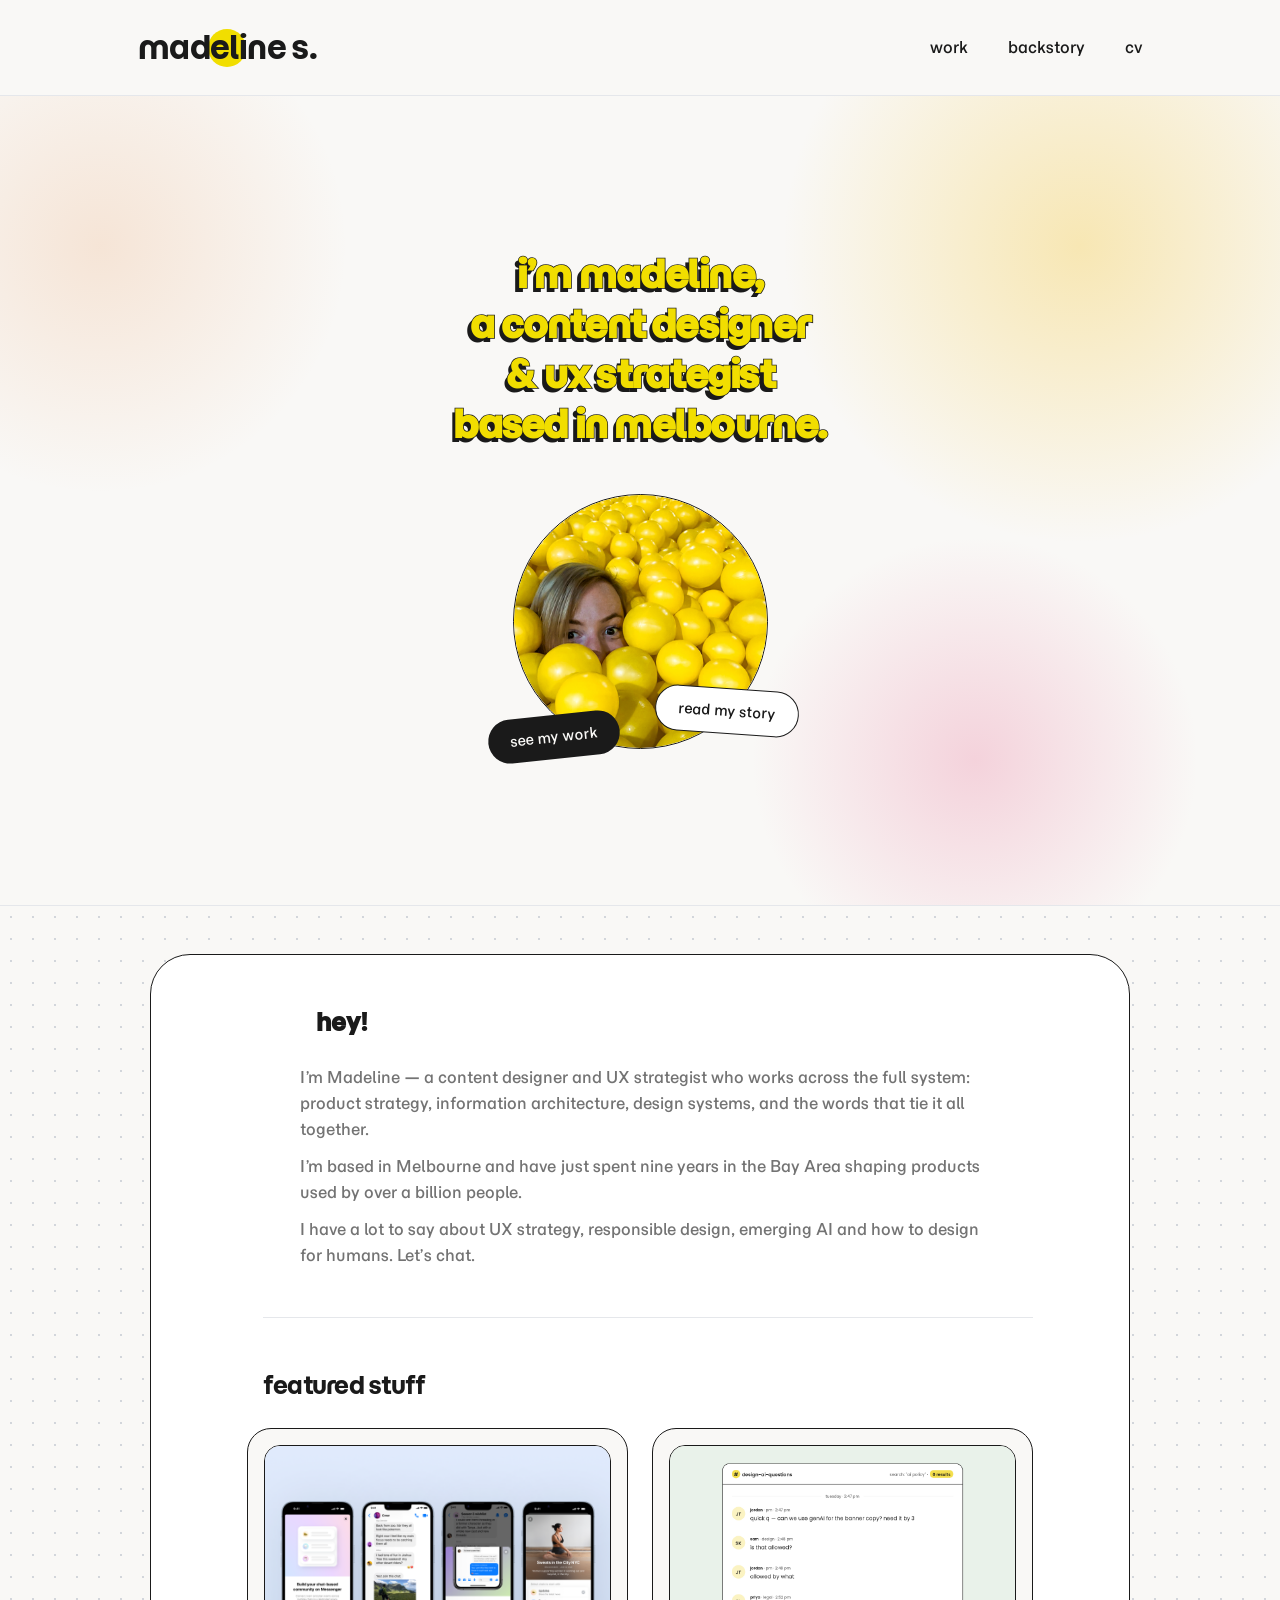
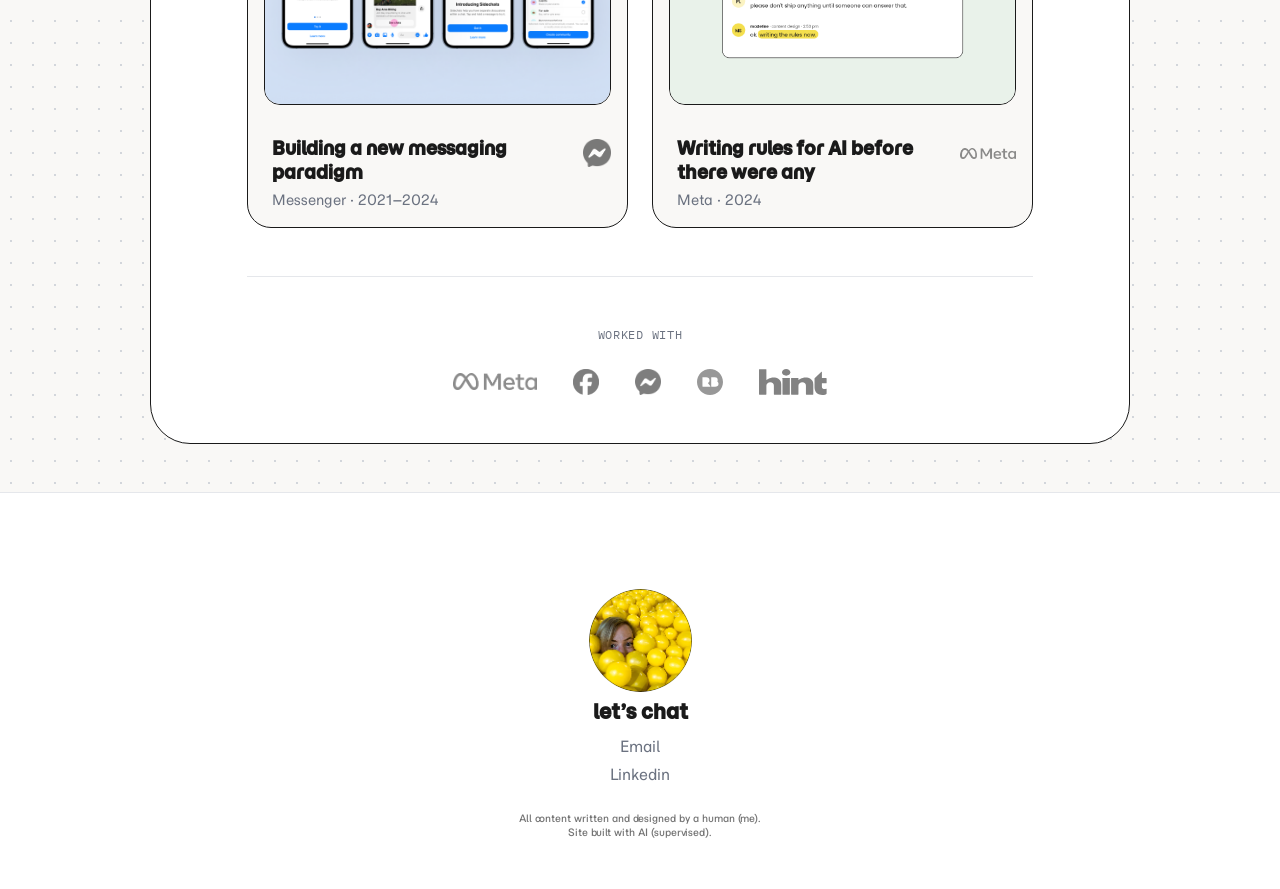
==== index.html @ c4fc2173 "Redesign homepage hero and polish case study details - Homepage hero: new centered layout with butto" ====
<!DOCTYPE html>
<html lang="en">
<head>
  <meta charset="UTF-8">
  <meta name="viewport" content="width=device-width, initial-scale=1.0">
  <title>Madeline Snow — UX Designer & Content Strategist</title>
  <link rel="preconnect" href="https://fonts.googleapis.com">
  <link rel="preconnect" href="https://fonts.gstatic.com" crossorigin>
  <link href="https://fonts.googleapis.com/css2?family=Momo+Trust+Display&family=Momo+Trust+Sans:wght@200..800&family=Special+Gothic+Condensed+One&family=Special+Gothic+Expanded+One&family=Special+Gothic:wght@400..700&family=IBM+Plex+Mono:wght@400;500&display=swap" rel="stylesheet">
  <link rel="stylesheet" href="style.css">
</head>
<body>

  <header>
    <nav>
      <a href="index.html" class="logo is-active">madeline s.</a>
      <ul>
        <li><a href="work.html">work</a></li>
        <li><a href="my-story.html">backstory</a></li>
        <li><a href="cv.html">CV</a></li>
      </ul>
    </nav>
  </header>

  <section id="intro">
    <div class="blob blob-1"></div>
    <div class="blob blob-2"></div>
    <div class="blob blob-3"></div>
    <div class="hero-content">
      <h1 class="hero-heading">
        <span class="hero-line"><span class="word" style="animation-delay:0.05s">i’m</span> <span class="word" style="animation-delay:0.11s">madeline,</span></span>
        <span class="hero-line"><span class="word" style="animation-delay:0.17s">a</span> <span class="word" style="animation-delay:0.23s">content</span> <span class="word" style="animation-delay:0.29s">designer</span></span>
        <span class="hero-line"><span class="word" style="animation-delay:0.35s">&amp;</span> <span class="word" style="animation-delay:0.41s">ux</span> <span class="word" style="animation-delay:0.47s">strategist</span></span>
        <span class="hero-line"><span class="word" style="animation-delay:0.53s">based</span> <span class="word" style="animation-delay:0.59s">in</span> <span class="word" style="animation-delay:0.65s">melbourne.</span></span>
      </h1>
      <div class="hero-photo-wrap">
        <img src="images/picme1.png" alt="Madeline peeking out from a pit of yellow balls" class="hero-photo">
        <a href="work.html" class="btn btn-filled hero-float-btn hero-float-btn-1">see my work</a>
        <a href="my-story.html" class="btn btn-outline hero-float-btn hero-float-btn-2">read my story</a>
      </div>
    </div>
  </section>

  <main class="cs-body-wrapper">
    <div class="cs-body hello-section">
      <div class="site-footer-bio">
        <h2>hey!</h2>
        <p>I’m Madeline — a content designer and UX strategist who works across the full system: product strategy, information architecture, design systems, and the words that tie it all together.</p>
        <p>I’m based in Melbourne and have just spent nine years in the Bay Area shaping products used by over a billion people.</p>
        <p>I have a lot to say about UX strategy, responsible design, emerging AI and how to design for humans. Let’s chat.</p>
      </div>

      <h2 class="work-teaser-heading">featured stuff</h2>

      <div class="case-grid">

        <a href="messenger.html" class="case-card">
          <img src="images/meta-cc-mocks2.webp" alt="Building a new messaging paradigm" class="case-img">
          <div class="case-card-footer">
            <div class="case-card-text">
              <h3>Building a new messaging paradigm</h3>
              <p class="case-meta">Messenger · 2021–2024</p>
            </div>
            <img src="images/messengericon.png" alt="Messenger" class="case-card-logo">
          </div>
        </a>

        <a href="ai-rules.html" class="case-card">
          <div class="case-img-frame">
            <img src="images/ai-rules.png" alt="Writing rules for AI before there were any" class="case-img">
          </div>
          <div class="case-card-footer">
            <div class="case-card-text">
              <h3>Writing rules for AI before there were any</h3>
              <p class="case-meta">Meta · 2024</p>
            </div>
            <img src="images/metalogo-clean.png" alt="Meta" class="case-card-logo">
          </div>
        </a>

      </div>

      <div class="hello-logos">
        <p class="hello-logos-label">worked with</p>
        <div class="hello-logos-row">
          <img src="images/metalogo-clean.png" alt="Meta" class="hello-logo">
          <img src="images/fblogo-clean.png" alt="Facebook" class="hello-logo">
          <img src="images/messengericon.png" alt="Messenger" class="hello-logo">
          <img src="images/RB_Grey_RGB.svg" alt="Redbubble" class="hello-logo">
          <img src="images/hintlogo.svg" alt="Hint" class="hello-logo">
        </div>
      </div>
    </div>
  </main>

  <!-- ── SITE FOOTER ── -->
  <footer class="site-footer-mini">
    <div class="site-footer-mini-photo">
      <img src="images/picme2.png" alt="Madeline peeking out from a pit of yellow balls">
    </div>
    <div class="site-footer-contact">
      <h2>let’s chat</h2>
      <ul>
        <li><a href="mailto:mlsnow26@gmail.com">Email</a></li>
        <li><a href="https://www.linkedin.com/in/madelinesnow/" target="_blank" rel="noopener">Linkedin</a></li>
      </ul>
    </div>
    <p class="site-footer-mini-note">All content written and designed by a human (me).<br>Site built with AI (supervised).</p>
  </footer>

  <script src="scroll-reveal.js"></script>

</body>
</html>
---- style.css ----
/* ── DESIGN TOKENS ────────────────────────────────────────────────────────── */
:root {
  --color-bg:        #f9f8f6;
  --color-surface:   #ffffff;
  --color-text:      #1a1a1a;
  --color-muted:     #6b7280;
  --color-accent:    #7138C8;
  --color-accent-2:  #C4256E;
  --color-accent-3:  #E87B77;
  --color-accent-4:  #F5C280;
  --color-border:    #e5e7eb;

  --font-body:       'Momo Trust Sans', sans-serif;
  --font-display:    'Momo Trust Display', sans-serif;

  --space-sm:        0.75rem;
  --space-md:        1.5rem;
  --space-lg:        3rem;
  --space-xl:        6rem;

  --max-width:       1100px;
  --radius:          12px;
}

/* ── RESET ───────────────────────────────────────────────────────────────── */
*, *::before, *::after {
  box-sizing: border-box;
  margin: 0;
  padding: 0;
}

/* ── BASE ────────────────────────────────────────────────────────────────── */
html {
  scroll-behavior: smooth;
}

body {
  background-color: var(--color-bg);
  color: var(--color-text);
  font-family: var(--font-body);
  font-size: 1rem;
  line-height: 1.6;
}

/* ── HEADER / NAV ────────────────────────────────────────────────────────── */
header {
  position: sticky;
  top: 0;
  z-index: 100;
  height: var(--space-xl);
  background-color: var(--color-bg);
  border-bottom: 1px solid var(--color-border);
  transition: box-shadow 0.25s ease, border-color 0.25s ease;
}

header.is-scrolled {
  border-bottom-color: rgba(0, 0, 0, 0.15);
  box-shadow: 0 4px 16px rgba(0, 0, 0, 0.06);
}

nav {
  max-width: var(--max-width);
  height: 100%;
  margin-inline: auto;
  padding-inline: var(--space-lg);
  display: flex;
  justify-content: space-between;
  align-items: center;
}

a.logo {
  font-family: var(--font-display);
  font-weight: 400;
  font-size: 2rem;
  letter-spacing: -0.02em;
  color: var(--color-text);
  text-decoration: none;
}

nav ul {
  list-style: none;
  display: flex;
  gap: 2.5rem;
}

nav a {
  font-family: var(--font-body);
  font-weight: 500;
  font-size: 1rem;
  text-transform: lowercase;
  color: var(--color-text);
  text-decoration: none;
  display: inline-block;
  transition: color 0.2s, transform 0.2s cubic-bezier(0.34, 1.56, 0.64, 1);
}

nav a:hover {
  color: var(--color-text);
  transform: scale(1.1);
}

.logo:hover {
  transform: scale(1.08);
}

/* active-page indicator — a yellow dot centered behind the current nav
   item's text (or behind the logo, on the homepage) */
nav a,
.logo {
  position: relative;
  z-index: 1;
}

nav a::before,
.logo::before {
  content: "";
  position: absolute;
  left: 50%;
  top: 50%;
  width: 28px;
  height: 28px;
  background: var(--cs-pill);
  border-radius: 50%;
  transform: translate(-50%, -50%) scale(0);
  transition: transform 0.2s ease;
  z-index: -1;
}

nav a.is-active::before,
.logo.is-active::before {
  transform: translate(-50%, -50%) scale(1);
}

.logo::before {
  width: 38px;
  height: 38px;
}

/* ── BUTTONS ─────────────────────────────────────────────────────────────── */
.btn {
  display: inline-block;
  padding: 0.65rem 1.4rem;
  font-family: var(--font-body);
  font-size: 0.9rem;
  font-weight: 500;
  text-decoration: none;
  border-radius: 999px;
  transition: opacity 0.2s;
  cursor: pointer;
}

.btn-filled {
  background-color: var(--color-text);
  color: var(--color-bg);
}

.btn-outline {
  background-color: var(--color-surface);
  color: var(--color-text);
  border: 1.5px solid var(--color-text);
}

.btn:hover {
  opacity: 0.75;
}

/* ── HOMEPAGE: HERO ──────────────────────────────────────────────────────── */
#intro {
  position: relative;
  overflow: hidden;
  min-height: 90vh;
  display: flex;
  align-items: center;
  border-bottom: 1px solid var(--color-border);
}

.hero-content {
  position: relative;
  z-index: 1;
  max-width: 560px;
  width: 100%;
  margin-inline: auto;
  padding: var(--space-xl) var(--space-md);
  display: flex;
  flex-direction: column;
  align-items: center;
  text-align: center;
  gap: var(--space-lg);
}

.eyebrow {
  font-family: var(--font-body);
  font-size: 1rem;
  color: var(--color-muted);
}

.hero-photo-wrap {
  position: relative;
  width: 255px;
  height: 255px;
  border-radius: 50%;
  opacity: 0;
  animation: photo-in 0.5s cubic-bezier(0.16, 1, 0.3, 1) 0.75s both;
}

@media (max-width: 700px) {
  .hero-photo-wrap {
    width: 204px;
    height: 204px;
  }
}

.hero-photo {
  position: absolute;
  inset: 0;
  width: 100%;
  height: 100%;
  box-sizing: border-box;
  border: 1.5px solid var(--color-text);
  border-radius: 50%;
  object-fit: cover;
  display: block;
}

.hero-float-btn {
  position: absolute;
  z-index: 2;
  animation: remix-float 5s ease-in-out infinite;
}

.hero-float-btn-1 {
  bottom: -4%;
  left: -10%;
  transform: rotate(-6deg);
  animation-delay: 0s;
}

.hero-float-btn-2 {
  bottom: 6%;
  right: -12%;
  transform: rotate(4deg);
  animation-delay: 0.8s;
}

@media (prefers-reduced-motion: reduce) {
  .hero-float-btn {
    animation: none;
  }
}

@media (max-width: 500px) {
  .hero-float-btn {
    font-size: 0.8rem;
    padding: 0.55rem 1.1rem;
  }

  .hero-float-btn-1 {
    left: -4%;
  }

  .hero-float-btn-2 {
    right: -6%;
  }
}

.hero-content h1 {
  font-family: var(--font-display);
  font-size: clamp(1.6rem, 3.8vw, 2.4rem);
  font-weight: 700;
  line-height: 1.15;
  letter-spacing: -0.02em;
  color: var(--cs-pill);
  -webkit-text-stroke: 1.5px var(--color-text);
  paint-order: stroke fill;
  text-shadow: -3.5px 3.5px 0 var(--color-text);
}

.hero-line {
  display: block;
  margin-bottom: 6px;
}

.hero-line:last-child {
  margin-bottom: 0;
}

.word {
  display: inline-block;
  opacity: 0;
  animation: word-in 0.7s cubic-bezier(0.16, 1, 0.3, 1) both;
}

@keyframes word-in {
  from {
    opacity: 0;
    transform: translateY(0.4em);
  }
  to {
    opacity: 1;
    transform: translateY(0);
  }
}

@keyframes photo-in {
  from {
    opacity: 0;
    transform: translateY(24px) scale(0.94);
  }
  to {
    opacity: 1;
    transform: translateY(0) scale(1);
  }
}

@media (prefers-reduced-motion: reduce) {
  .word {
    animation: none;
    opacity: 1;
  }

  .hero-photo-wrap {
    animation: none;
    opacity: 1;
  }
}

/* ── GRADIENT BLOBS ──────────────────────────────────────────────────────── */
.blob {
  position: absolute;
  border-radius: 50%;
  pointer-events: none;
  z-index: 0;
}

.blob-1 {
  /* Yellow — top right */
  width: 600px;
  height: 600px;
  background: radial-gradient(circle, rgba(245, 205, 80, 0.4) 0%, transparent 70%);
  top: -150px;
  right: -100px;
  animation: blob-drift-1 10s ease-in-out infinite;
}

.blob-2 {
  /* Pink — bottom right */
  width: 450px;
  height: 450px;
  background: radial-gradient(circle, rgba(235, 140, 170, 0.35) 0%, transparent 70%);
  bottom: -80px;
  right: 80px;
  animation: blob-drift-2 12s ease-in-out infinite;
}

.blob-3 {
  /* Orange — top left, very subtle */
  width: 500px;
  height: 500px;
  background: radial-gradient(circle, rgba(230, 140, 70, 0.18) 0%, transparent 70%);
  top: -100px;
  left: -150px;
  animation: blob-drift-3 14s ease-in-out infinite;
}

@keyframes blob-drift-1 {
  0%, 100% { transform: translate(0, 0) scale(1); }
  50% { transform: translate(-25px, 30px) scale(1.06); }
}

@keyframes blob-drift-2 {
  0%, 100% { transform: translate(0, 0) scale(1); }
  50% { transform: translate(20px, -25px) scale(1.05); }
}

@keyframes blob-drift-3 {
  0%, 100% { transform: translate(0, 0) scale(1); }
  50% { transform: translate(20px, 20px) scale(1.04); }
}

@media (prefers-reduced-motion: reduce) {
  .blob-1,
  .blob-2,
  .blob-3 {
    animation: none;
  }
}

/* ── GET IN TOUCH PAGE ───────────────────────────────────────────────────── */
.site-footer-bio h2 {
  font-family: var(--font-display);
  font-size: 1.5rem;
  margin-bottom: var(--space-md);
  margin-left: 16px;
}

.site-footer-bio p {
  color: var(--color-muted);
  font-weight: 500;
  max-width: 50ch;
  margin-bottom: var(--space-sm);
}

.hello-section .site-footer-bio {
  max-width: var(--cs-col);
  margin-inline: auto;
}

.hello-section .site-footer-bio p {
  color: var(--cs-muted);
  max-width: none;
}

.site-footer-contact {
  text-align: center;
  margin-bottom: var(--space-md);
}

.site-footer-contact h2 {
  font-family: var(--font-display);
  font-size: 1.25rem;
  margin-bottom: 0.4rem;
}

.site-footer-contact ul {
  list-style: none;
  display: flex;
  flex-direction: column;
  align-items: center;
  gap: 0.15rem;
}

.site-footer-contact a {
  color: var(--color-muted);
  text-decoration: none;
  font-size: 0.95rem;
  transition: color 0.2s;
}

.site-footer-contact a:hover {
  color: var(--color-text);
}

.hello-logos {
  margin-top: var(--space-lg);
  padding-top: var(--space-lg);
  border-top: 1px solid var(--color-border);
  text-align: center;
}

.hello-logos-label {
  text-align: center;
  font-family: 'IBM Plex Mono', monospace;
  font-size: 0.75rem;
  letter-spacing: 0.06em;
  text-transform: uppercase;
  color: var(--color-muted);
  margin-bottom: var(--space-md);
}

.hello-logos-row {
  display: flex;
  flex-wrap: wrap;
  justify-content: center;
  align-items: center;
  gap: 2.25rem;
}

.hello-logo {
  height: 26px;
  width: auto;
  max-width: 84px;
  object-fit: contain;
  filter: grayscale(1);
  opacity: 0.5;
  transition: opacity 0.2s;
}

.hello-logo:hover {
  opacity: 0.75;
}

/* ── WORK PAGE ───────────────────────────────────────────────────────────── */
.work-page {
  background-color: var(--color-bg);
  background-image: radial-gradient(circle, rgba(194, 199, 208, 0.7) 1.5px, transparent 1.5px);
  background-size: 22px 22px;
  padding: 7.5rem var(--space-md) 5rem;
}

.work-teaser-heading {
  margin-top: var(--space-lg);
  padding-top: var(--space-lg);
  border-top: 1px solid var(--color-border);
  margin-bottom: var(--space-md);
  margin-left: 16px;
  font-family: var(--font-display);
  font-weight: 400;
  font-size: 1.5rem;
  letter-spacing: -0.02em;
}

.case-grid {
  max-width: var(--max-width);
  margin-inline: auto;
  display: grid;
  grid-template-columns: 1fr 1fr;
  gap: var(--space-lg);
}

.work-page .case-grid {
  max-width: 980px;
}

.hello-section .case-grid {
  max-width: none;
  gap: 1.5rem;
}

.case-card {
  display: flex;
  flex-direction: column;
  gap: 2rem;
  text-decoration: none;
  color: var(--color-text);
  background: var(--color-bg);
  border: 1px solid var(--color-text);
  border-radius: 24px;
  padding: 1rem;
}

.case-card:hover .case-img {
  opacity: 0.88;
  transform: scale(1.01);
}

.case-img {
  display: block;
  width: 100%;
  aspect-ratio: 4 / 3;
  object-fit: cover;
  border: 1px solid var(--color-text);
  border-radius: 16px;
  transition: opacity 0.25s, transform 0.25s;
}

.case-img-placeholder {
  aspect-ratio: 4 / 3;
  border: 1px solid var(--color-text);
  border-radius: 16px;
}

.case-img-frame {
  display: block;
  width: 100%;
  aspect-ratio: 4 / 3;
  overflow: hidden;
  border: 1px solid var(--color-text);
  border-radius: 16px;
}

.case-img-frame .case-img {
  border: none;
  border-radius: 0;
  transform: scale(1.1);
  transform-origin: center;
}

.case-card:hover .case-img-frame .case-img {
  transform: scale(1.111);
}

.case-card-footer {
  display: flex;
  align-items: flex-start;
  justify-content: space-between;
  gap: 1rem;
  margin-left: 8px;
}

.case-card-text {
  display: flex;
  flex-direction: column;
  gap: 0.25rem;
  min-width: 0;
}

.case-card h3 {
  font-family: var(--font-display);
  font-size: 1.15rem;
  font-weight: 700;
  line-height: 1.3;
}

.case-meta {
  color: var(--color-muted);
  font-size: 0.875rem;
}

.case-card-logo {
  height: 28px;
  width: auto;
  max-width: 56px;
  object-fit: contain;
  flex-shrink: 0;
  margin-top: 2px;
  filter: grayscale(1) brightness(1.3);
  opacity: 0.51;
}

/* ── CASE STUDY PAGE ─────────────────────────────────────────────────────── */
:root {
  --cs-muted:  rgba(0, 0, 0, 0.55);
  --cs-fill:        #f5f5f5;
  --cs-fill-yellow: #fbf7ce;
  --cs-pill:        #f1de00;
  --cs-col:    680px;
  --cs-wide:   784px;
}

/* hero — hugs its content, no fixed width, always centered */
.cs-hero-wrapper {
  background: #fff;
  padding-inline: var(--space-md);
  padding-block: var(--space-lg);
}

.cs-hero {
  max-width: 980px;
  margin-inline: auto;
  background: #fff;
  padding: calc(4.5rem + 16px) calc(3rem + 16px);
  display: flex;
  flex-direction: column;
  align-items: flex-start;
  justify-content: center;
  gap: 1.5rem;
}

.cs-hero-row {
  display: flex;
  align-items: flex-start;
  justify-content: space-between;
  gap: 2.5rem;
  width: 100%;
}

.cs-hero-text {
  display: flex;
  flex-direction: column;
  gap: 1.5rem;
  flex: 1 1 auto;
  min-width: 0;
}

.cs-hero-photo-wrap {
  flex-shrink: 0;
  width: 195px;
  height: 195px;
  border-radius: 50%;
}

.cs-hero-photo {
  width: 100%;
  height: 100%;
  border-radius: 50%;
  object-fit: cover;
  border: 1px solid var(--color-text);
  display: block;
}

@media (max-width: 700px) {
  .cs-hero-row {
    flex-direction: column-reverse;
  }

  .cs-hero-photo-wrap {
    width: 143px;
    height: 143px;
  }
}

.cs-pills {
  display: flex;
  flex-wrap: wrap;
  gap: var(--space-md);
}

.cs-pill {
  background: var(--cs-pill);
  border-radius: 10px;
  padding: 2px 10px;
  font-family: var(--font-body);
  font-weight: 500;
  font-size: 0.75rem;
  letter-spacing: -0.02em;
  color: var(--color-text);
  white-space: nowrap;
}

.cs-back {
  display: inline-flex;
  align-items: center;
  gap: 0.4rem;
  font-family: var(--font-body);
  font-weight: 500;
  font-size: 0.85rem;
  color: var(--cs-muted);
  text-decoration: none;
  transition: gap 0.2s ease, color 0.2s ease;
}

.cs-back:hover {
  gap: 0.6rem;
  color: var(--color-text);
}

.cs-eyebrow {
  font-family: var(--font-body);
  font-weight: 400;
  font-size: 1rem;
  color: var(--color-text);
}

.cs-hero h1 {
  font-family: var(--font-display);
  font-size: clamp(2.2rem, 5vw, 3rem);
  font-weight: 400;
  letter-spacing: -0.02em;
  line-height: 1.1;
}

.cs-tldr {
  color: var(--cs-muted);
  font-weight: 500;
  font-size: 1.125rem;
  line-height: 1.5;
}

.cs-tldr a {
  color: var(--color-text);
  text-decoration: underline;
  text-decoration-color: var(--cs-pill);
  text-decoration-thickness: 2px;
  text-underline-offset: 3px;
}

.cs-tldr a:hover {
  background: var(--cs-pill);
}

.cs-section p a {
  color: var(--color-text);
  text-decoration: underline;
  text-decoration-color: var(--cs-pill);
  text-decoration-thickness: 2px;
  text-underline-offset: 3px;
  transition: background 0.2s;
}

.cs-section p a:hover {
  background: var(--cs-pill);
}

/* content body — dotted background, bordered card, narrow column */
.cs-body-wrapper {
  background-color: var(--color-bg);
  background-image: radial-gradient(circle, rgba(194, 199, 208, 0.7) 1.5px, transparent 1.5px);
  background-size: 22px 22px;
  padding-inline: var(--space-md);
  padding-top: var(--space-lg);
  padding-bottom: var(--space-lg);
}

.contact-wrapper {
  min-height: calc(100vh - 89px);
  display: flex;
  align-items: center;
}

.contact-wrapper .cs-body {
  width: 100%;
}

.cs-body {
  max-width: 980px;
  margin-inline: auto;
  background: #fff;
  border: 1px solid var(--color-text);
  border-radius: 40px;
  padding: var(--space-lg) var(--space-xl);
}

.cs-section {
  max-width: var(--cs-col);
  margin-inline: auto;
  margin-bottom: var(--space-xl);
}

.story-intro {
  display: flex;
  align-items: center;
  justify-content: space-between;
  gap: var(--space-lg);
  flex-wrap: wrap;
}

.story-intro-text {
  flex: 1 1 0%;
  min-width: 0;
}

.story-photo-wrap {
  flex-shrink: 0;
  width: 252px;
  height: 252px;
}

.story-photo {
  width: 100%;
  height: 100%;
  object-fit: cover;
  border: 1px solid var(--color-text);
  border-radius: 16px;
  display: block;
}

.story-intro h1 {
  font-family: var(--font-display);
  font-size: clamp(1.2rem, 5vw, 2rem);
  font-weight: 400;
  letter-spacing: -0.02em;
  line-height: 1.1;
  margin-bottom: var(--space-sm);
}

.cs-section h2 {
  font-family: var(--font-display);
  font-size: 1.75rem;
  font-weight: 400;
  color: var(--color-text);
  margin-bottom: var(--space-md);
}

.cs-section p {
  color: var(--cs-muted);
  font-weight: 500;
  margin-bottom: var(--space-sm);
}

.cs-section ul {
  list-style: none;
  padding-left: 0;
  display: flex;
  flex-direction: column;
  gap: var(--space-sm);
}

.cs-section li {
  color: var(--cs-muted);
  line-height: 1.6;
}

.cs-note {
  margin-top: var(--space-md);
  padding-top: var(--space-sm);
  border-top: 1px solid rgba(0, 0, 0, 0.1);
  font-style: italic;
  color: var(--cs-muted);
}

/* brief callout */
.cs-section:has(.cs-brief) {
  margin-bottom: 0;
}

.cs-brief {
  margin: var(--space-lg) 0;
  padding: var(--space-lg) var(--space-lg);
  background: var(--cs-fill);
  border: 1px solid var(--color-text);
  border-radius: 16px;
  display: flex;
  align-items: center;
  gap: var(--space-md);
}

.cs-brief-line {
  flex-shrink: 0;
  align-self: center;
}

.cs-brief-content {
  flex: 1 1 0;
  min-width: 0;
}

.cs-brief h2 {
  font-size: 1.75rem;
  font-weight: 400;
  text-decoration: none;
  margin-bottom: var(--space-sm);
}

.cs-brief p {
  color: var(--cs-muted);
  font-weight: 500;
  font-size: 1.125rem;
  margin-bottom: 0;
}

/* subsections (What I did) */
.cs-subsections {
  margin-top: var(--space-md);
  display: flex;
  flex-direction: column;
  gap: var(--space-lg);
}

.cs-subsection h3 {
  font-family: var(--font-display);
  font-weight: 400;
  font-size: 1.25rem;
  margin-bottom: 0.25rem;
  color: var(--color-text);
}

.cs-subsection p {
  color: var(--cs-muted);
  font-weight: 500;
}

/* sample cards */
.cs-sample {
  max-width: var(--cs-wide);
  margin-inline: auto;
  background: var(--cs-fill);
  border: 1px solid var(--color-text);
  border-radius: 48px;
  padding: var(--space-lg);
  margin-bottom: var(--space-xl);
}

.cs-sample--1 {
  border-radius: 56px;
  padding: 4rem var(--space-lg);
}

.cs-sample--2 {
  padding: 12px 56px 48px;
  min-height: 780px;
  display: flex;
  flex-direction: column;
  justify-content: center;
}

.cs-sample--side {
  display: flex;
  align-items: center;
  gap: var(--space-lg);
}

.cs-sample--side .cs-sample-header {
  flex: 1 1 0;
  min-width: 0;
  margin-bottom: 0;
}

.cs-sample--side .sample-images--phones {
  flex-shrink: 0;
  width: auto;
}

.cs-sample-header {
  margin-bottom: var(--space-md);
}

.cs-sample .sample-label {
  font-family: var(--font-display);
  font-weight: 400;
  font-size: 1.75rem;
  color: var(--color-text);
  margin-bottom: var(--space-md);
}

.cs-sample h3 {
  font-family: var(--font-display);
  font-weight: 400;
  font-size: 1.25rem;
  margin-bottom: 0.35rem;
  color: var(--color-text);
}

.cs-sample p {
  color: var(--color-text);
  font-weight: 500;
  font-size: 1.125rem;
}

.sample-images--docs {
  display: flex;
  flex-direction: column;
  gap: var(--space-md);
}

.sample-images--docs img {
  width: 100%;
  border-radius: var(--radius);
  object-fit: cover;
}

.cs-sample .sample-caption,
.sample-caption {
  margin-top: var(--space-sm);
  font-size: 0.95rem;
  font-style: italic;
  color: var(--cs-muted);
  text-align: center;
}

.cs-video-embed {
  position: relative;
  width: 100%;
  max-width: 560px;
  aspect-ratio: 16 / 9;
  margin: var(--space-md) auto 0;
  border: 1px solid var(--color-text);
  border-radius: var(--radius);
  overflow: hidden;
}

.cs-video-embed iframe {
  position: absolute;
  inset: 0;
  width: 100%;
  height: 100%;
  border: none;
}

.sample-caption a {
  color: var(--color-text);
  text-decoration: underline;
  text-underline-offset: 3px;
  transition: color 0.2s;
}

.sample-caption a:hover {
  color: var(--cs-muted);
}

.sample-images--phones {
  display: flex;
  justify-content: center;
  gap: 35.08px;
  align-items: start;
  width: 100%;
}

.sample-images--phones img {
  flex: 1 1 0;
  min-width: 0;
  max-width: 213px;
  border: 1px solid var(--color-text);
  border-radius: 26px;
  object-fit: cover;
}

.sample-images--wide-half {
  display: flex;
  justify-content: center;
  gap: var(--space-md);
  width: 100%;
}

.sample-images--wide-half img {
  width: 100%;
  max-width: 340px;
  aspect-ratio: 3 / 4;
  object-fit: cover;
  object-position: center;
}

.cs-sample--side .sample-images--wide-half {
  flex-shrink: 0;
  width: auto;
}

/* stats */
.cs-stats {
  max-width: var(--cs-col);
  margin: var(--space-md) auto var(--space-lg);
  display: grid;
  grid-template-columns: repeat(3, 1fr);
  gap: var(--space-md);
  background: var(--color-surface);
  border: 1px solid var(--color-text);
  border-radius: 20px;
  padding: var(--space-lg) var(--space-md);
}

.cs-stat {
  text-align: left;
}

.stat-number {
  display: inline-block;
  font-family: var(--font-display);
  font-size: 2.5rem;
  font-weight: 400;
  color: var(--color-text);
  line-height: 0.95;
  margin-bottom: 0.6rem;
  padding-bottom: 0.35rem;
  border-bottom: 4px solid var(--cs-pill);
  max-width: none;
}

.stat-label {
  font-size: 1.125rem;
  font-weight: 500;
  color: var(--cs-muted);
  max-width: none;
}

/* final image */
.cs-final-image {
  max-width: var(--cs-wide);
  margin-inline: auto;
  margin-bottom: var(--space-xl);
  background: var(--cs-fill);
  border: 1px solid var(--color-text);
  border-radius: 24px;
  padding: var(--space-lg);
  display: flex;
  justify-content: center;
}

.cs-final-image img {
  width: 100%;
  max-width: 620px;
  object-fit: contain;
  display: block;
}

.cs-launch-post {
  margin-top: -16px;
}

.cs-launch-post-link {
  display: block;
  border: 1px solid var(--color-text);
  border-radius: 16px;
  overflow: hidden;
  transition: transform 0.2s ease, box-shadow 0.2s ease;
}

.cs-launch-post-link:hover {
  transform: scale(1.01);
  box-shadow: 0 8px 20px rgba(0, 0, 0, 0.12);
}

.cs-launch-post-img {
  display: block;
  width: 100%;
  height: auto;
}

/* ── MY STORY PAGE ───────────────────────────────────────────────────────── */
.story-meta {
  font-family: 'IBM Plex Mono', monospace;
  font-size: 0.75rem;
  letter-spacing: 0.06em;
  text-transform: uppercase;
  color: var(--cs-muted);
  margin-bottom: var(--space-sm);
}

.story-inline-img {
  margin-top: var(--space-lg);
  margin-bottom: var(--space-lg);
}

.story-fig {
  margin-top: var(--space-lg);
  margin-bottom: var(--space-lg);
  background: var(--color-surface);
  border: 1px solid var(--color-text);
  border-radius: 24px;
  padding: var(--space-lg);
}

.story-fig-title {
  font-weight: 700;
  font-size: 1.05rem;
  color: var(--color-text);
  margin-bottom: 2px;
}

.story-fig-def {
  font-family: 'IBM Plex Mono', monospace;
  font-size: 0.8rem;
  color: var(--cs-muted);
  margin-bottom: var(--space-md);
}

.story-fig-legend {
  display: flex;
  flex-wrap: wrap;
  gap: var(--space-md);
  font-family: 'IBM Plex Mono', monospace;
  font-size: 0.75rem;
  color: var(--cs-muted);
  margin-bottom: var(--space-sm);
}

.story-fig-legend span {
  display: flex;
  align-items: center;
  gap: 6px;
}

.story-legend-swatch {
  width: 14px;
  height: 3px;
  border-radius: 1px;
}

.story-legend-swatch--solid {
  background: var(--cs-pill);
}

.story-legend-swatch--dashed {
  background: repeating-linear-gradient(90deg, rgba(0, 0, 0, 0.5) 0 4px, transparent 4px 7px);
}

.story-chart-wrap {
  position: relative;
  width: 100%;
  height: 260px;
}

.story-fig figcaption {
  font-family: 'IBM Plex Mono', monospace;
  font-size: 0.75rem;
  font-style: italic;
  color: var(--cs-muted);
  margin-top: var(--space-sm);
  line-height: 1.5;
}

@media (max-width: 480px) {
  .story-chart-wrap {
    height: 220px;
  }
}

/* ── CASE STUDY FOOTER ───────────────────────────────────────────────────── */
.cs-footer-full {
  background-color: var(--color-bg);
}

.cs-footer-nav {
  max-width: var(--cs-col);
  margin: var(--space-lg) auto;
  display: grid;
  grid-template-columns: 1fr 1fr;
  gap: var(--space-md);
}

.cs-nav-prev,
.cs-nav-next {
  display: flex;
  flex-direction: column;
  gap: 0.5rem;
  text-decoration: none;
  color: var(--color-text);
  transition: opacity 0.2s;
}

.cs-nav-next {
  align-items: flex-end;
  text-align: right;
}

.cs-nav-prev:hover,
.cs-nav-next:hover {
  opacity: 0.65;
}

.cs-nav-label {
  font-size: 1.3rem;
  font-weight: 500;
  color: var(--cs-muted);
  transition: transform 0.2s ease;
}

.cs-nav-prev:hover .cs-nav-label {
  transform: translateX(-4px);
}

.cs-nav-next:hover .cs-nav-label {
  transform: translateX(4px);
}

.sr-only {
  position: absolute;
  width: 1px;
  height: 1px;
  padding: 0;
  margin: -1px;
  overflow: hidden;
  clip: rect(0, 0, 0, 0);
  white-space: nowrap;
  border: 0;
}

.cs-nav-title {
  font-family: var(--font-display);
  font-weight: 400;
  font-size: 1.2rem;
  line-height: 1.2;
}

.cs-nav-meta {
  font-size: 0.9rem;
  font-weight: 500;
  color: var(--cs-muted);
}

.cs-get-in-touch {
  max-width: var(--max-width);
  margin-inline: auto;
  text-align: center;
  padding: var(--space-lg) var(--space-lg) calc(var(--space-xl) * 1.25);
  border-top: 1px solid rgba(0, 0, 0, 0.1);
}

.cs-get-in-touch h2 {
  font-family: var(--font-display);
  font-weight: 400;
  font-size: 1.5rem;
  margin-bottom: var(--space-md);
}

.cs-get-in-touch ul {
  list-style: none;
  display: flex;
  flex-direction: column;
  align-items: center;
  gap: 0.5rem;
}

.cs-get-in-touch a {
  color: var(--cs-muted);
  text-decoration: none;
  font-weight: 500;
  font-size: 1.125rem;
  text-transform: lowercase;
  transition: color 0.2s;
}

.cs-get-in-touch a:hover {
  color: var(--color-text);
}

/* ── RESPONSIVE ──────────────────────────────────────────────────────────── */
@media (max-width: 700px) {
  .case-grid,
  .cs-intro,
  .cs-stats,
  .cs-footer-nav {
    grid-template-columns: 1fr;
  }

  .cs-sample--2 {
    min-height: 0;
  }

  .cs-sample--side {
    flex-direction: column;
  }

  .sample-images--phones {
    flex-direction: column;
    align-items: center;
  }

  .sample-images--phones img {
    max-width: 260px;
  }

  .cs-nav-next {
    align-items: flex-start;
    text-align: left;
  }
}

/* ── SITE FOOTER (universal, all pages) ─────────────────────────────────── */
.site-footer-mini {
  background: var(--color-surface);
  border-top: 1px solid var(--color-border);
  text-align: center;
  padding: var(--space-xl) var(--space-lg) var(--space-lg);
}

.site-footer-mini-photo {
  width: 6.4375rem;
  height: 6.4375rem;
  border-radius: 50%;
  overflow: hidden;
  margin: 0 auto 4px;
}

.site-footer-mini-photo img {
  width: 100%;
  height: 100%;
  object-fit: cover;
  display: block;
}

.site-footer-mini-note {
  font-family: var(--font-body);
  font-weight: 500;
  font-size: 0.625rem;
  letter-spacing: -0.005em;
  color: var(--cs-muted);
  line-height: 1.45;
}

/* ── CV PAGE ─────────────────────────────────────────────────────────────── */
.cv-wrapper {
  background-color: var(--color-bg);
  background-image: radial-gradient(circle, rgba(194, 199, 208, 0.7) 1.5px, transparent 1.5px);
  background-size: 22px 22px;
  padding: var(--space-lg) var(--space-md);
}

.cv-sheet {
  position: relative;
  max-width: 800px;
  margin-inline: auto;
  background: #fff;
  border: 1px solid var(--color-text);
  border-radius: 24px;
  padding: 2.75rem 3.25rem 3rem;
}

.cv-print-btn {
  position: absolute;
  top: 1.5rem;
  right: 1.5rem;
  font-family: var(--font-body);
  font-weight: 500;
  font-size: 0.75rem;
  color: var(--color-text);
  background: var(--cs-fill-yellow);
  border: 1px solid var(--color-text);
  border-radius: 999px;
  padding: 0.4rem 0.9rem;
  cursor: pointer;
}

.cv-print-btn:hover {
  background: var(--cs-pill);
}

.cv-header {
  display: flex;
  justify-content: space-between;
  align-items: flex-end;
  flex-wrap: wrap;
  gap: 1rem;
  border-bottom: 2px solid var(--color-text);
  padding-bottom: 0.75rem;
  margin-bottom: 1.25rem;
}

.cv-name {
  font-family: var(--font-display);
  font-size: 1.9rem;
  font-weight: 400;
  letter-spacing: -0.02em;
}

.cv-title {
  font-family: var(--font-body);
  font-weight: 500;
  font-size: 1rem;
  color: var(--cs-muted);
  margin-top: 0.2rem;
}

.cv-contact {
  text-align: right;
  font-family: var(--font-body);
  font-size: 0.8rem;
  color: var(--cs-muted);
  line-height: 1.6;
}

.cv-contact a {
  color: var(--color-text);
}

.cv-section {
  margin-bottom: 1.1rem;
}

.cv-section h2 {
  font-family: var(--font-display);
  font-size: 0.85rem;
  font-weight: 400;
  text-transform: uppercase;
  letter-spacing: 0.08em;
  color: var(--color-text);
  border-bottom: 1px solid var(--color-border);
  padding-bottom: 0.35rem;
  margin-bottom: 0.9rem;
}

.cv-summary {
  font-family: var(--font-body);
  font-size: 0.9rem;
  color: var(--cs-muted);
  line-height: 1.55;
}

.cv-company {
  margin-bottom: 1rem;
}

.cv-company:last-child {
  margin-bottom: 0;
}

.cv-company-header {
  display: flex;
  justify-content: space-between;
  align-items: baseline;
  gap: 1rem;
  margin-bottom: 0.6rem;
}

.cv-company-name {
  font-family: var(--font-display);
  font-size: 1.05rem;
  font-weight: 400;
  letter-spacing: -0.01em;
}

.cv-company-loc {
  font-family: 'IBM Plex Mono', monospace;
  font-size: 0.7rem;
  color: var(--cs-muted);
  white-space: nowrap;
}

.cv-role {
  padding-left: 1rem;
  border-left: 2px solid var(--color-border);
  margin-bottom: 0.65rem;
}

.cv-role:last-child {
  margin-bottom: 0;
}

.cv-role-header {
  display: flex;
  justify-content: space-between;
  align-items: baseline;
  gap: 1rem;
}

.cv-role-title {
  font-family: var(--font-body);
  font-weight: 700;
  font-size: 0.85rem;
  color: var(--color-text);
}

.cv-role-meta {
  font-family: 'IBM Plex Mono', monospace;
  font-size: 0.68rem;
  color: var(--cs-muted);
  white-space: nowrap;
}

.cv-role ul {
  list-style: disc;
  padding-left: 1.1rem;
  margin-top: 0.35rem;
  display: flex;
  flex-direction: column;
  gap: 0.25rem;
}

.cv-role li {
  font-family: var(--font-body);
  font-size: 0.8rem;
  color: var(--cs-muted);
  line-height: 1.5;
}

.cv-skills {
  display: flex;
  flex-wrap: wrap;
  gap: 0.5rem;
}

.cv-skill-pill {
  font-family: var(--font-body);
  font-weight: 500;
  font-size: 0.75rem;
  color: var(--color-text);
  background: var(--cs-fill-yellow);
  border: 1px solid var(--color-text);
  border-radius: 999px;
  padding: 0.25rem 0.75rem;
}

@media print {
  .cv-no-print {
    display: none !important;
  }

  .reveal,
  .reveal-stagger > * {
    opacity: 1 !important;
    transform: none !important;
    transition: none !important;
  }

  body {
    background: #fff;
  }

  .cv-wrapper {
    background: none;
    padding: 0;
  }

  .cv-sheet {
    max-width: 100%;
    border: none;
    border-radius: 0;
    padding: 0;
  }

  .cv-header {
    margin-bottom: 1rem;
  }

  .cv-name {
    font-size: 1.6rem;
  }

  .cv-summary {
    font-size: 0.8rem;
    line-height: 1.45;
  }

  .cv-section {
    margin-bottom: 0.85rem;
  }

  .cv-company {
    margin-bottom: 0.7rem;
  }

  .cv-role {
    margin-bottom: 0.45rem;
  }

  .cv-role-title {
    font-size: 0.8rem;
  }

  .cv-role ul {
    margin-top: 0.25rem;
    gap: 0.15rem;
  }

  .cv-role li {
    font-size: 0.75rem;
    line-height: 1.4;
  }

  .cv-skill-pill {
    font-size: 0.7rem;
    padding: 0.2rem 0.6rem;
  }

  @page {
    size: A4;
    margin: 11mm;
  }
}

/* ── BACKSTORY REMIX (experimental, unlinked) ───────────────────────────── */
.remix-page-bg {
  background-color: var(--color-bg);
  background-image: radial-gradient(circle, rgba(194, 199, 208, 0.7) 1.5px, transparent 1.5px);
  background-size: 22px 22px;
}

.remix-hero {
  max-width: var(--max-width);
  margin-inline: auto;
  padding: var(--space-xl) var(--space-md);
  display: flex;
  flex-wrap: wrap;
  align-items: center;
  justify-content: center;
  gap: 3rem;
}

.remix-photo-wrap {
  position: relative;
  width: 340px;
  height: 340px;
  flex-shrink: 0;
}

.remix-photo {
  width: 100%;
  height: 100%;
  border-radius: 50%;
  object-fit: cover;
  border: 1px solid var(--color-text);
  display: block;
}

.remix-pill {
  position: absolute;
  font-family: var(--font-body);
  font-weight: 700;
  font-size: 0.85rem;
  text-align: center;
  white-space: nowrap;
  color: var(--color-text);
  background: var(--cs-pill);
  border: 1px solid var(--color-text);
  border-radius: 999px;
  padding: 0.55rem 1rem;
  box-shadow: -2px 2px 0 var(--color-text);
  animation: remix-float 5s ease-in-out infinite;
}

.remix-pill-1 { top: -18px; left: -22px; transform: rotate(-8deg); animation-delay: 0s; }
.remix-pill-2 { top: 34px; right: -38px; transform: rotate(6deg); animation-delay: 0.6s; }
.remix-pill-3 { bottom: -22px; right: 20px; transform: rotate(-5deg); animation-delay: 1.2s; }
.remix-pill-4 { bottom: -20px; left: 10px; transform: rotate(7deg); animation-delay: 1.8s; }
.remix-pill-5 { top: 140px; left: -44px; transform: rotate(-10deg); animation-delay: 2.4s; }

@keyframes remix-float {
  0%, 100% { translate: 0 0; }
  50% { translate: 0 -8px; }
}

@media (prefers-reduced-motion: reduce) {
  .remix-pill {
    animation: none;
  }
}

.remix-hero-text {
  max-width: 420px;
}

.remix-hero-text h1 {
  font-family: var(--font-display);
  font-size: clamp(2rem, 4vw, 2.75rem);
  font-weight: 400;
  letter-spacing: -0.02em;
  margin-bottom: var(--space-sm);
}

.remix-hero-text p {
  color: var(--cs-muted);
  font-weight: 500;
  font-size: 1.05rem;
  line-height: 1.5;
}

.remix-hint {
  margin-top: var(--space-sm);
  font-family: 'IBM Plex Mono', monospace;
  font-size: 0.8rem;
  text-transform: uppercase;
  letter-spacing: 0.06em;
}

.remix-accordion {
  max-width: 780px;
  margin-inline: auto;
  padding: 0 var(--space-md) var(--space-xl);
  display: flex;
  flex-direction: column;
  gap: 0.75rem;
}

.remix-item {
  min-width: 0;
  border: 1px solid var(--color-text);
  border-radius: 20px;
  background: var(--color-surface);
  overflow: hidden;
}

.remix-item-header {
  width: 100%;
  display: flex;
  align-items: center;
  justify-content: space-between;
  gap: var(--space-md);
  padding: 1.1rem 1.5rem;
  background: none;
  border: none;
  cursor: pointer;
  text-align: left;
  font-family: var(--font-body);
}

.remix-item-title {
  font-family: var(--font-display);
  font-size: 1.15rem;
  font-weight: 400;
  color: var(--color-text);
}

.remix-item-meta {
  margin-left: auto;
  margin-right: var(--space-md);
  font-family: 'IBM Plex Mono', monospace;
  font-size: 0.75rem;
  color: var(--cs-muted);
  white-space: nowrap;
}

.remix-item-icon {
  flex-shrink: 0;
  width: 26px;
  height: 26px;
  display: flex;
  align-items: center;
  justify-content: center;
  border-radius: 50%;
  border: 1px solid var(--color-text);
  font-size: 1.1rem;
  line-height: 1;
  transition: transform 0.25s ease, background 0.2s ease;
}

.remix-item.is-open .remix-item-icon {
  transform: rotate(45deg);
  background: var(--cs-pill);
}

.remix-item-panel {
  height: 0;
  overflow: hidden;
  transition: height 0.3s ease;
}

.remix-item-panel-inner {
  padding: 0 1.5rem 1.5rem;
}

.remix-item[data-year="whats-next"] .remix-item-panel-inner {
  padding-bottom: calc(1.5rem + 32px);
}

.remix-item-panel-inner p {
  color: var(--cs-muted);
  font-weight: 400;
  line-height: 1.6;
  margin-bottom: var(--space-sm);
}

.remix-item-panel-inner p:last-child {
  margin-bottom: 0;
}

.remix-next-photo-wrap {
  position: relative;
  width: 300px;
  height: 300px;
  margin: var(--space-lg) auto 0;
}

.remix-next-pill-1 { top: -14px; left: -28px; transform: rotate(-8deg); animation-delay: 0.3s; }
.remix-next-pill-2 { top: 40px; right: -46px; transform: rotate(6deg); animation-delay: 0.9s; }
.remix-next-pill-3 { bottom: -18px; left: 30px; transform: rotate(-6deg); animation-delay: 1.5s; }

.remix-next-photo {
  width: 100%;
  height: 100%;
  border-radius: 50%;
  object-fit: cover;
  border: 1px solid var(--color-text);
  display: block;
}

.remix-achievements {
  margin-top: var(--space-md);
  padding-top: var(--space-md);
  border-top: 1px dashed var(--color-border);
}

.remix-achievements-label {
  font-family: 'IBM Plex Mono', monospace;
  font-size: 0.7rem;
  letter-spacing: 0.06em;
  text-transform: uppercase;
  color: var(--color-muted);
  margin-bottom: var(--space-sm);
}

.remix-achievements-list {
  list-style: none;
  display: flex;
  flex-direction: column;
  gap: 0.5rem;
}

.remix-achievements-list li {
  display: flex;
  align-items: flex-start;
  gap: 0.6rem;
  font-weight: 500;
  color: var(--color-text);
  font-size: 0.95rem;
  line-height: 1.4;
}

.remix-achievements-list li::before {
  content: "";
  flex-shrink: 0;
  width: 8px;
  height: 8px;
  margin-top: 0.35rem;
  border-radius: 50%;
  background: var(--cs-pill);
  border: 1px solid var(--color-text);
}

.remix-case-link {
  display: inline-flex;
  align-items: center;
  gap: 0.4rem;
  margin-top: var(--space-md);
  font-weight: 600;
  font-size: 0.95rem;
  color: var(--color-text);
  text-decoration: none;
  border-bottom: 2px solid var(--cs-pill);
  padding-bottom: 2px;
  transition: gap 0.2s ease;
}

.remix-case-link span {
  display: inline-flex;
  align-items: center;
  justify-content: center;
  width: 20px;
  height: 20px;
  border-radius: 50%;
  background: var(--cs-pill);
  border: 1px solid var(--color-text);
  font-size: 0.75rem;
  line-height: 1;
  transition: transform 0.2s ease;
}

.remix-case-link:hover {
  gap: 0.6rem;
}

.remix-case-link:hover span {
  transform: translateX(2px);
}

.remix-charts-sub {
  color: var(--cs-muted);
  font-weight: 500;
  margin-bottom: var(--space-md);
}

.remix-charts-grid {
  display: grid;
  grid-template-columns: 1fr 1fr;
  gap: 1rem;
}

.remix-fig.story-fig {
  min-width: 0;
  margin-top: 0;
  margin-bottom: 0;
}

@media (max-width: 700px) {
  .remix-photo-wrap {
    width: 260px;
    height: 260px;
  }

  .remix-pill {
    font-size: 0.72rem;
    padding: 0.4rem 0.8rem;
  }

  .remix-item-header {
    flex-wrap: wrap;
  }

  .remix-item-meta {
    margin-right: 0;
  }

  .remix-charts-grid {
    grid-template-columns: 1fr;
  }
}

/* ── SCROLL REVEAL ────────────────────────────────────────────────────────── */
.reveal {
  opacity: 0;
  transform: translateY(20px);
  transition: opacity 0.6s ease, transform 0.6s ease;
}

.reveal.is-visible {
  opacity: 1;
  transform: translateY(0);
}

.remix-item.reveal {
  transition: opacity 0.3s ease, transform 0.3s ease;
}

.reveal-stagger > * {
  opacity: 0;
  transform: translateY(14px);
  transition: opacity 0.5s ease, transform 0.5s ease;
  transition-delay: calc(var(--i, 0) * 70ms);
}

.reveal-stagger.is-visible > * {
  opacity: 1;
  transform: translateY(0);
}

@media (prefers-reduced-motion: reduce) {
  .reveal,
  .reveal-stagger > * {
    opacity: 1;
    transform: none;
    transition: none;
  }

  header {
    transition: none;
  }
}
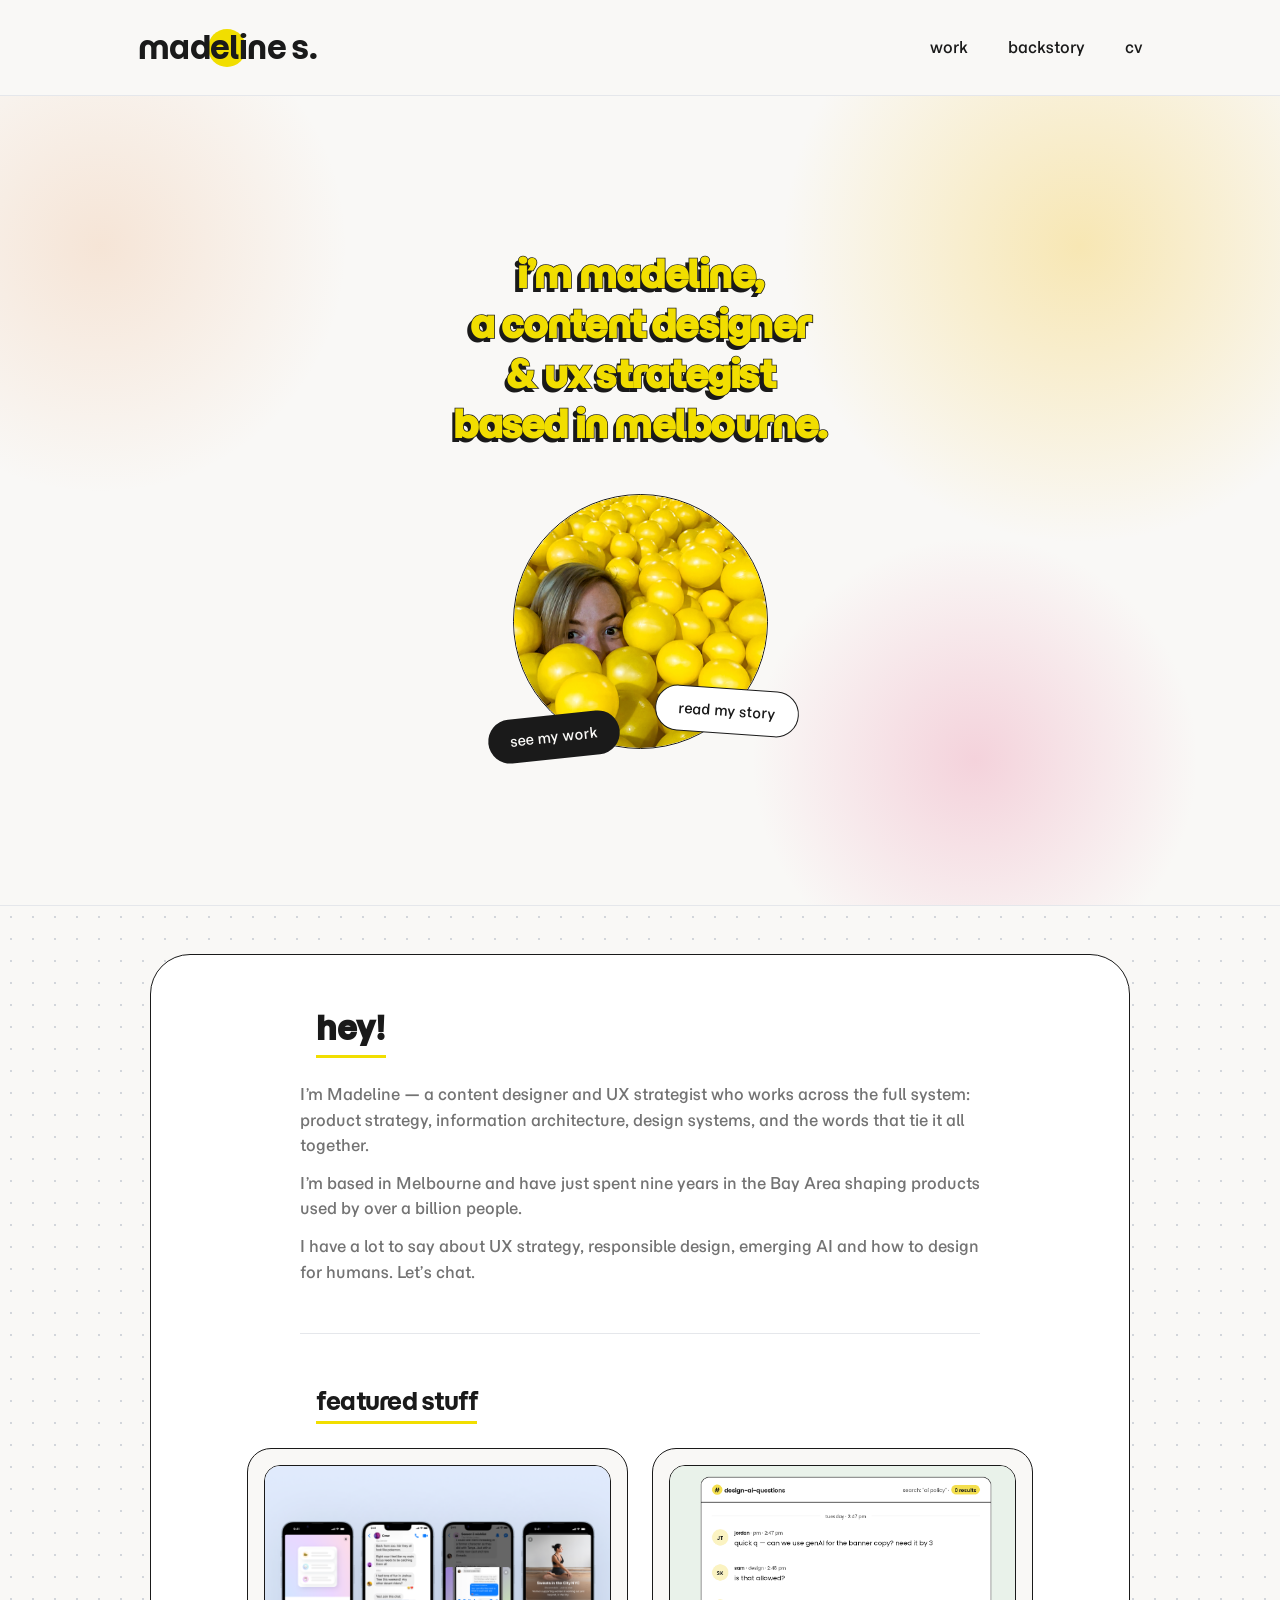
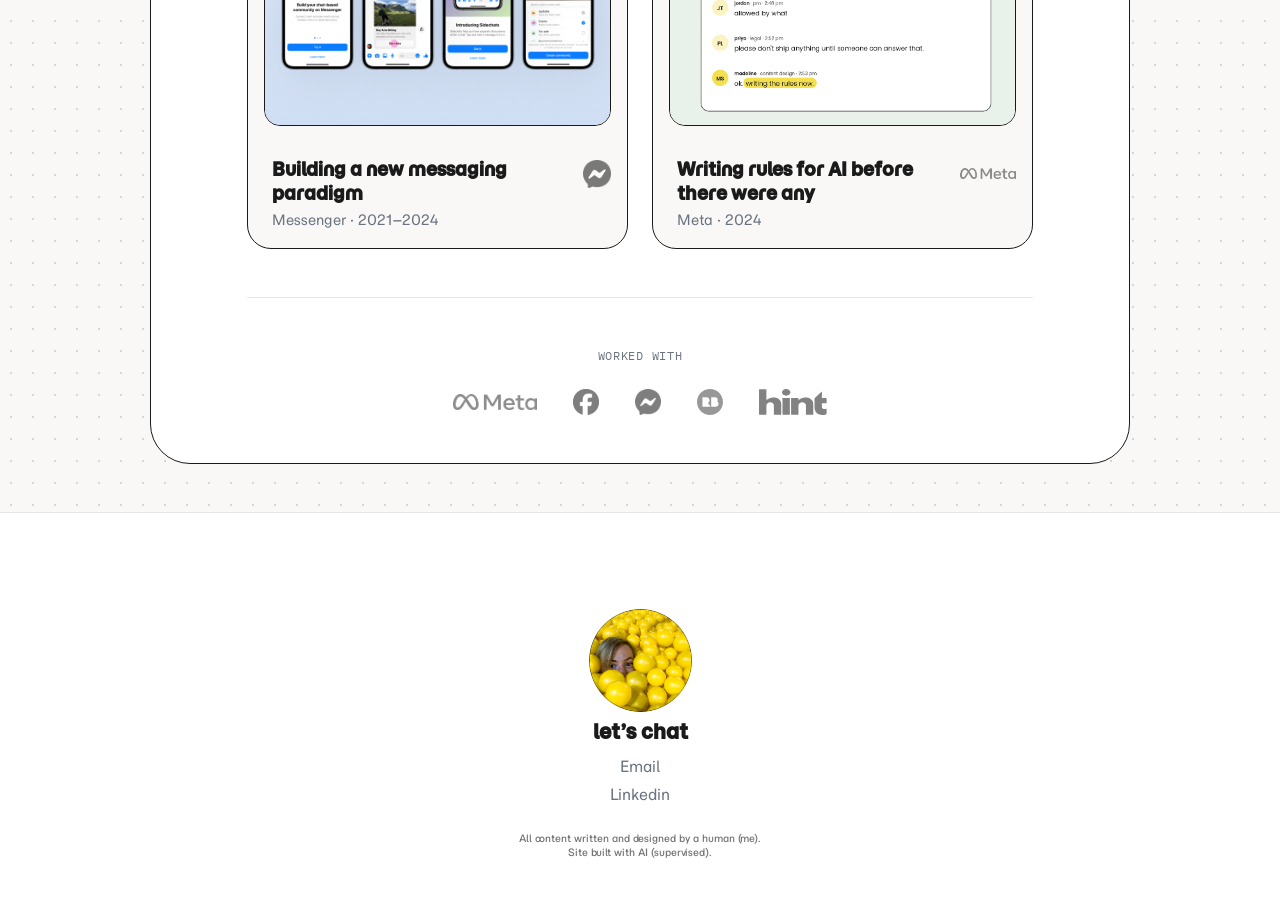
==== commit 1236a060: "Fix mobile/tablet responsive issues site-wide - Header nav: add 600px breakpoint, was overflowing of" ====
--- a/index.html
+++ b/index.html
@@ -50,7 +50,7 @@
         <p>I have a lot to say about UX strategy, responsible design, emerging AI and how to design for humans. Let’s chat.</p>
       </div>
 
-      <h2 class="work-teaser-heading">featured stuff</h2>
+      <h2 class="work-teaser-heading"><span>featured stuff</span></h2>
 
       <div class="case-grid">
 
--- a/style.css
+++ b/style.css
@@ -136,6 +136,24 @@
   height: 38px;
 }
 
+@media (max-width: 600px) {
+  nav {
+    padding-inline: var(--space-sm);
+  }
+
+  a.logo {
+    font-size: 1.3rem;
+  }
+
+  nav ul {
+    gap: 1rem;
+  }
+
+  nav a {
+    font-size: 0.85rem;
+  }
+}
+
 /* ── BUTTONS ─────────────────────────────────────────────────────────────── */
 .btn {
   display: inline-block;
@@ -387,10 +405,13 @@
 
 /* ── GET IN TOUCH PAGE ───────────────────────────────────────────────────── */
 .site-footer-bio h2 {
+  display: inline-block;
   font-family: var(--font-display);
-  font-size: 1.5rem;
+  font-size: 2rem;
   margin-bottom: var(--space-md);
   margin-left: 16px;
+  padding-bottom: 0.05rem;
+  border-bottom: 3px solid var(--cs-pill);
 }
 
 .site-footer-bio p {
@@ -488,15 +509,23 @@
 }
 
 .work-teaser-heading {
+  max-width: var(--cs-col);
+  margin-inline: auto;
   margin-top: var(--space-lg);
   padding-top: var(--space-lg);
   border-top: 1px solid var(--color-border);
   margin-bottom: var(--space-md);
-  margin-left: 16px;
   font-family: var(--font-display);
   font-weight: 400;
   font-size: 1.5rem;
   letter-spacing: -0.02em;
+}
+
+.work-teaser-heading span {
+  display: inline-block;
+  margin-left: 16px;
+  padding-bottom: 0.05rem;
+  border-bottom: 3px solid var(--cs-pill);
 }
 
 .case-grid {
@@ -1256,6 +1285,7 @@
 /* ── CASE STUDY FOOTER ───────────────────────────────────────────────────── */
 .cs-footer-full {
   background-color: var(--color-bg);
+  padding-inline: var(--space-md);
 }
 
 .cs-footer-nav {
@@ -1618,6 +1648,15 @@
   padding: 0.25rem 0.75rem;
 }
 
+@media (max-width: 600px) {
+  .cv-company-header,
+  .cv-role-header {
+    flex-direction: column;
+    align-items: flex-start;
+    gap: 0.2rem;
+  }
+}
+
 @media print {
   .cv-no-print {
     display: none !important;
@@ -1822,6 +1861,8 @@
 }
 
 .remix-item-title {
+  flex: 1 1 auto;
+  min-width: 0;
   font-family: var(--font-display);
   font-size: 1.15rem;
   font-weight: 400;
@@ -1829,6 +1870,7 @@
 }
 
 .remix-item-meta {
+  flex-shrink: 0;
   margin-left: auto;
   margin-right: var(--space-md);
   font-family: 'IBM Plex Mono', monospace;
@@ -2009,10 +2051,6 @@
     padding: 0.4rem 0.8rem;
   }
 
-  .remix-item-header {
-    flex-wrap: wrap;
-  }
-
   .remix-item-meta {
     margin-right: 0;
   }
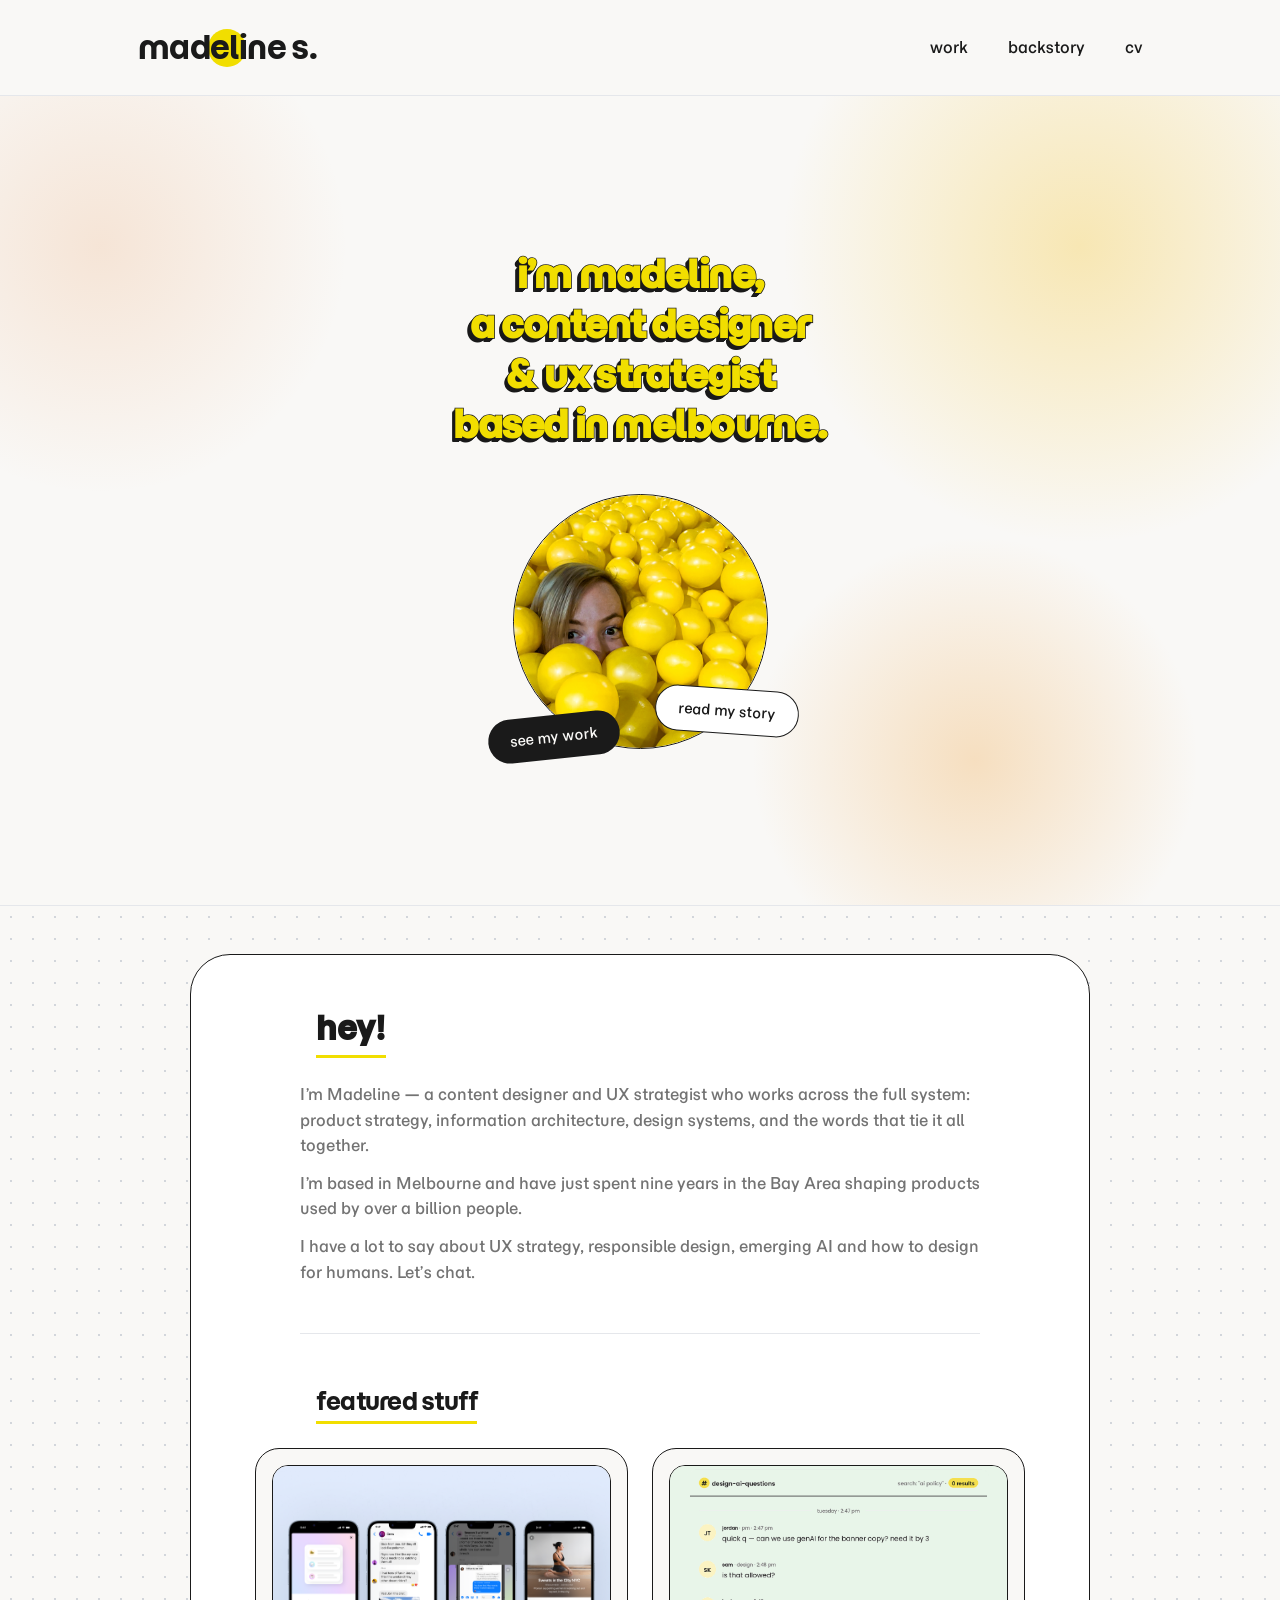
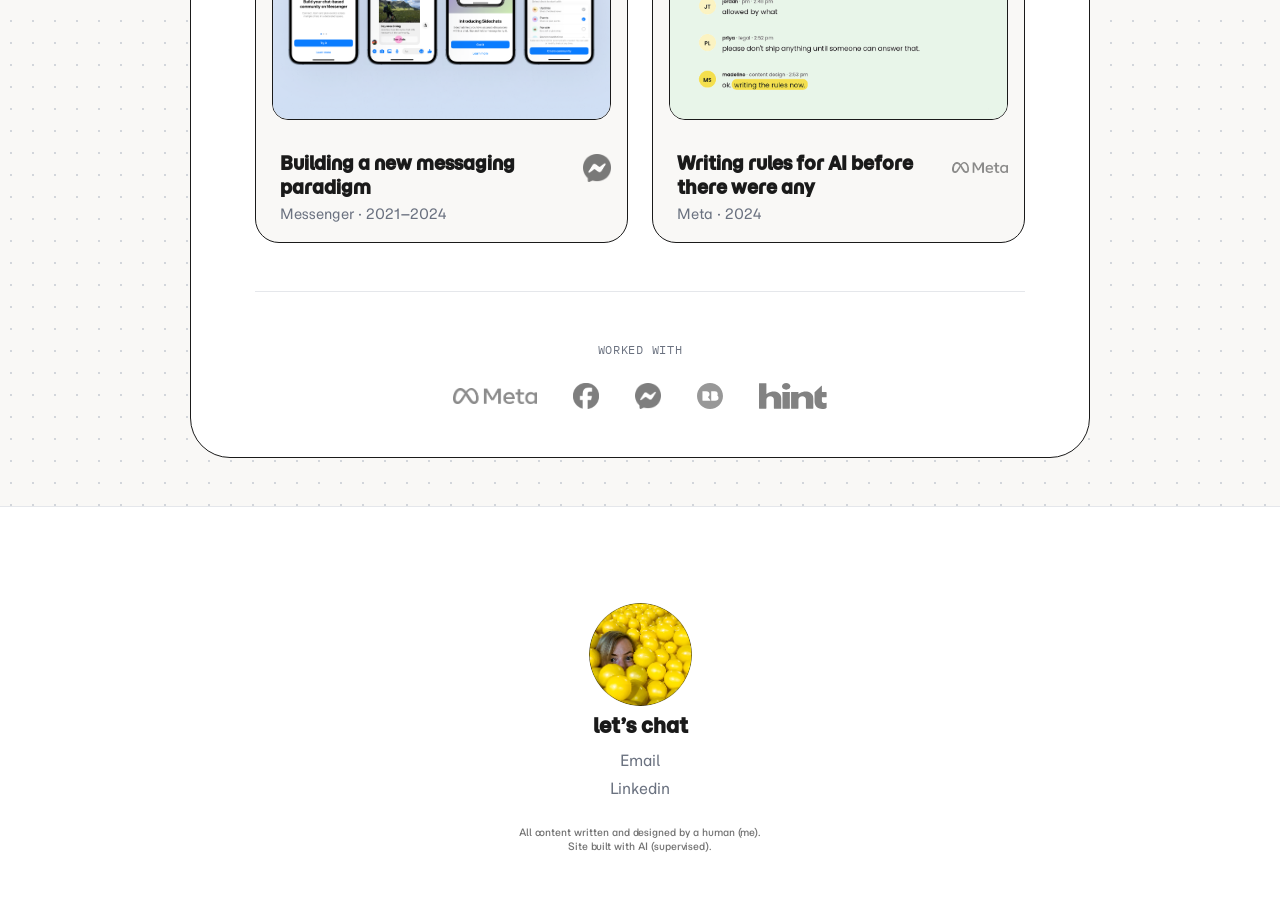
==== commit 5a3206e8: "Narrow case study body container and update AI rules card image Reduces the shared white content con" ====
--- a/index.html
+++ b/index.html
@@ -67,7 +67,7 @@
 
         <a href="ai-rules.html" class="case-card">
           <div class="case-img-frame">
-            <img src="images/ai-rules.png" alt="Writing rules for AI before there were any" class="case-img">
+            <img src="images/ai-rules4.png" alt="Writing rules for AI before there were any" class="case-img">
           </div>
           <div class="case-card-footer">
             <div class="case-card-text">
--- a/style.css
+++ b/style.css
@@ -192,6 +192,12 @@
   border-bottom: 1px solid var(--color-border);
 }
 
+@media (max-width: 700px) {
+  #intro {
+    min-height: auto;
+  }
+}
+
 .hero-content {
   position: relative;
   z-index: 1;
@@ -204,6 +210,12 @@
   align-items: center;
   text-align: center;
   gap: var(--space-lg);
+}
+
+@media (max-width: 700px) {
+  .hero-content {
+    padding-block: var(--space-lg);
+  }
 }
 
 .eyebrow {
@@ -244,6 +256,11 @@
   position: absolute;
   z-index: 2;
   animation: remix-float 5s ease-in-out infinite;
+  transition: transform 0.2s ease;
+}
+
+.hero-float-btn:hover {
+  opacity: 1;
 }
 
 .hero-float-btn-1 {
@@ -253,11 +270,19 @@
   animation-delay: 0s;
 }
 
+.hero-float-btn-1:hover {
+  transform: scale(1.07) rotate(-6deg);
+}
+
 .hero-float-btn-2 {
   bottom: 6%;
   right: -12%;
   transform: rotate(4deg);
   animation-delay: 0.8s;
+}
+
+.hero-float-btn-2:hover {
+  transform: scale(1.07) rotate(4deg);
 }
 
 @media (prefers-reduced-motion: reduce) {
@@ -288,9 +313,17 @@
   line-height: 1.15;
   letter-spacing: -0.02em;
   color: var(--cs-pill);
+  -webkit-text-fill-color: var(--cs-pill);
   -webkit-text-stroke: 1.5px var(--color-text);
   paint-order: stroke fill;
-  text-shadow: -3.5px 3.5px 0 var(--color-text);
+  text-shadow:
+    -0.5px 0.5px 0 var(--color-text),
+    -1px 1px 0 var(--color-text),
+    -1.5px 1.5px 0 var(--color-text),
+    -2px 2px 0 var(--color-text),
+    -2.5px 2.5px 0 var(--color-text),
+    -3px 3px 0 var(--color-text),
+    -3.5px 3.5px 0 var(--color-text);
 }
 
 .hero-line {
@@ -361,10 +394,10 @@
 }
 
 .blob-2 {
-  /* Pink — bottom right */
+  /* Amber — bottom right */
   width: 450px;
   height: 450px;
-  background: radial-gradient(circle, rgba(235, 140, 170, 0.35) 0%, transparent 70%);
+  background: radial-gradient(circle, rgba(240, 175, 90, 0.35) 0%, transparent 70%);
   bottom: -80px;
   right: 80px;
   animation: blob-drift-2 12s ease-in-out infinite;
@@ -381,18 +414,18 @@
 }
 
 @keyframes blob-drift-1 {
-  0%, 100% { transform: translate(0, 0) scale(1); }
-  50% { transform: translate(-25px, 30px) scale(1.06); }
+  0%, 100% { transform: translate(var(--rx, 0px), var(--ry, 0px)) scale(1); }
+  50% { transform: translate(calc(var(--rx, 0px) - 25px), calc(var(--ry, 0px) + 30px)) scale(1.06); }
 }
 
 @keyframes blob-drift-2 {
-  0%, 100% { transform: translate(0, 0) scale(1); }
-  50% { transform: translate(20px, -25px) scale(1.05); }
+  0%, 100% { transform: translate(var(--rx, 0px), var(--ry, 0px)) scale(1); }
+  50% { transform: translate(calc(var(--rx, 0px) + 20px), calc(var(--ry, 0px) - 25px)) scale(1.05); }
 }
 
 @keyframes blob-drift-3 {
-  0%, 100% { transform: translate(0, 0) scale(1); }
-  50% { transform: translate(20px, 20px) scale(1.04); }
+  0%, 100% { transform: translate(var(--rx, 0px), var(--ry, 0px)) scale(1); }
+  50% { transform: translate(calc(var(--rx, 0px) + 20px), calc(var(--ry, 0px) + 20px)) scale(1.04); }
 }
 
 @media (prefers-reduced-motion: reduce) {
@@ -505,7 +538,13 @@
   background-color: var(--color-bg);
   background-image: radial-gradient(circle, rgba(194, 199, 208, 0.7) 1.5px, transparent 1.5px);
   background-size: 22px 22px;
-  padding: 7.5rem var(--space-md) 5rem;
+  padding: 3.75rem var(--space-md) 5rem;
+}
+
+@media (max-width: 700px) {
+  .work-page {
+    padding-top: calc(var(--space-lg) / 2);
+  }
 }
 
 .work-teaser-heading {
@@ -648,21 +687,46 @@
 
 /* hero — hugs its content, no fixed width, always centered */
 .cs-hero-wrapper {
-  background: #fff;
+  position: relative;
+  overflow: hidden;
+  background: var(--color-bg);
   padding-inline: var(--space-md);
   padding-block: var(--space-lg);
+  border-bottom: 1px solid rgba(0, 0, 0, 0.08);
 }
 
 .cs-hero {
+  position: relative;
+  z-index: 1;
   max-width: 980px;
   margin-inline: auto;
-  background: #fff;
+  background: transparent;
   padding: calc(4.5rem + 16px) calc(3rem + 16px);
   display: flex;
   flex-direction: column;
   align-items: flex-start;
   justify-content: center;
   gap: 1.5rem;
+  opacity: 0;
+  animation: cs-hero-in 0.6s cubic-bezier(0.16, 1, 0.3, 1) 0.1s both;
+}
+
+@keyframes cs-hero-in {
+  from {
+    opacity: 0;
+    transform: translateY(14px);
+  }
+  to {
+    opacity: 1;
+    transform: translateY(0);
+  }
+}
+
+@media (prefers-reduced-motion: reduce) {
+  .cs-hero {
+    animation: none;
+    opacity: 1;
+  }
 }
 
 .cs-hero-row {
@@ -698,6 +762,14 @@
 }
 
 @media (max-width: 700px) {
+  .cs-hero-wrapper {
+    padding-block: var(--space-md);
+  }
+
+  .cs-hero {
+    padding: var(--space-lg) var(--space-md);
+  }
+
   .cs-hero-row {
     flex-direction: column-reverse;
   }
@@ -800,6 +872,12 @@
   padding-bottom: var(--space-lg);
 }
 
+@media (max-width: 700px) {
+  .cs-body-wrapper {
+    padding-inline: var(--space-sm);
+  }
+}
+
 .contact-wrapper {
   min-height: calc(100vh - 89px);
   display: flex;
@@ -811,18 +889,28 @@
 }
 
 .cs-body {
-  max-width: 980px;
+  max-width: 900px;
   margin-inline: auto;
   background: #fff;
   border: 1px solid var(--color-text);
   border-radius: 40px;
-  padding: var(--space-lg) var(--space-xl);
+  padding: var(--space-lg) calc(var(--space-xl) - 32px);
+}
+
+@media (max-width: 700px) {
+  .cs-body {
+    padding: var(--space-lg) var(--space-md);
+  }
 }
 
 .cs-section {
   max-width: var(--cs-col);
   margin-inline: auto;
   margin-bottom: var(--space-xl);
+}
+
+.cs-body > .cs-section:first-child {
+  margin-top: 16px;
 }
 
 .story-intro {
@@ -1286,6 +1374,7 @@
 .cs-footer-full {
   background-color: var(--color-bg);
   padding-inline: var(--space-md);
+  border-top: 1px solid var(--color-border);
 }
 
 .cs-footer-nav {
@@ -1348,6 +1437,10 @@
   font-weight: 400;
   font-size: 1.2rem;
   line-height: 1.2;
+  text-decoration: underline;
+  text-decoration-color: var(--cs-pill);
+  text-decoration-thickness: 3px;
+  text-underline-offset: 4px;
 }
 
 .cs-nav-meta {
@@ -1751,6 +1844,15 @@
   align-items: center;
   justify-content: center;
   gap: 3rem;
+  opacity: 0;
+  animation: cs-hero-in 0.6s cubic-bezier(0.16, 1, 0.3, 1) 0.1s both;
+}
+
+@media (prefers-reduced-motion: reduce) {
+  .remix-hero {
+    animation: none;
+    opacity: 1;
+  }
 }
 
 .remix-photo-wrap {
@@ -1809,9 +1911,21 @@
 .remix-hero-text h1 {
   font-family: var(--font-display);
   font-size: clamp(2rem, 4vw, 2.75rem);
-  font-weight: 400;
+  font-weight: 700;
   letter-spacing: -0.02em;
   margin-bottom: var(--space-sm);
+  color: var(--cs-pill);
+  -webkit-text-fill-color: var(--cs-pill);
+  -webkit-text-stroke: 1.5px var(--color-text);
+  paint-order: stroke fill;
+  text-shadow:
+    -0.5px 0.5px 0 var(--color-text),
+    -1px 1px 0 var(--color-text),
+    -1.5px 1.5px 0 var(--color-text),
+    -2px 2px 0 var(--color-text),
+    -2.5px 2.5px 0 var(--color-text),
+    -3px 3px 0 var(--color-text),
+    -3.5px 3.5px 0 var(--color-text);
 }
 
 .remix-hero-text p {
@@ -2055,6 +2169,24 @@
     margin-right: 0;
   }
 
+  .remix-accordion {
+    max-width: none;
+    padding-inline: 8px;
+  }
+
+  .remix-next-photo-wrap {
+    width: 220px;
+    height: 220px;
+  }
+
+  .remix-next-pill-1 { top: -10px; left: -20px; }
+  .remix-next-pill-2 { top: 30px; right: -34px; }
+  .remix-next-pill-3 { bottom: -14px; left: 22px; }
+
+  .remix-item[data-year="charts"] .remix-item-panel-inner {
+    padding-inline: var(--space-sm);
+  }
+
   .remix-charts-grid {
     grid-template-columns: 1fr;
   }
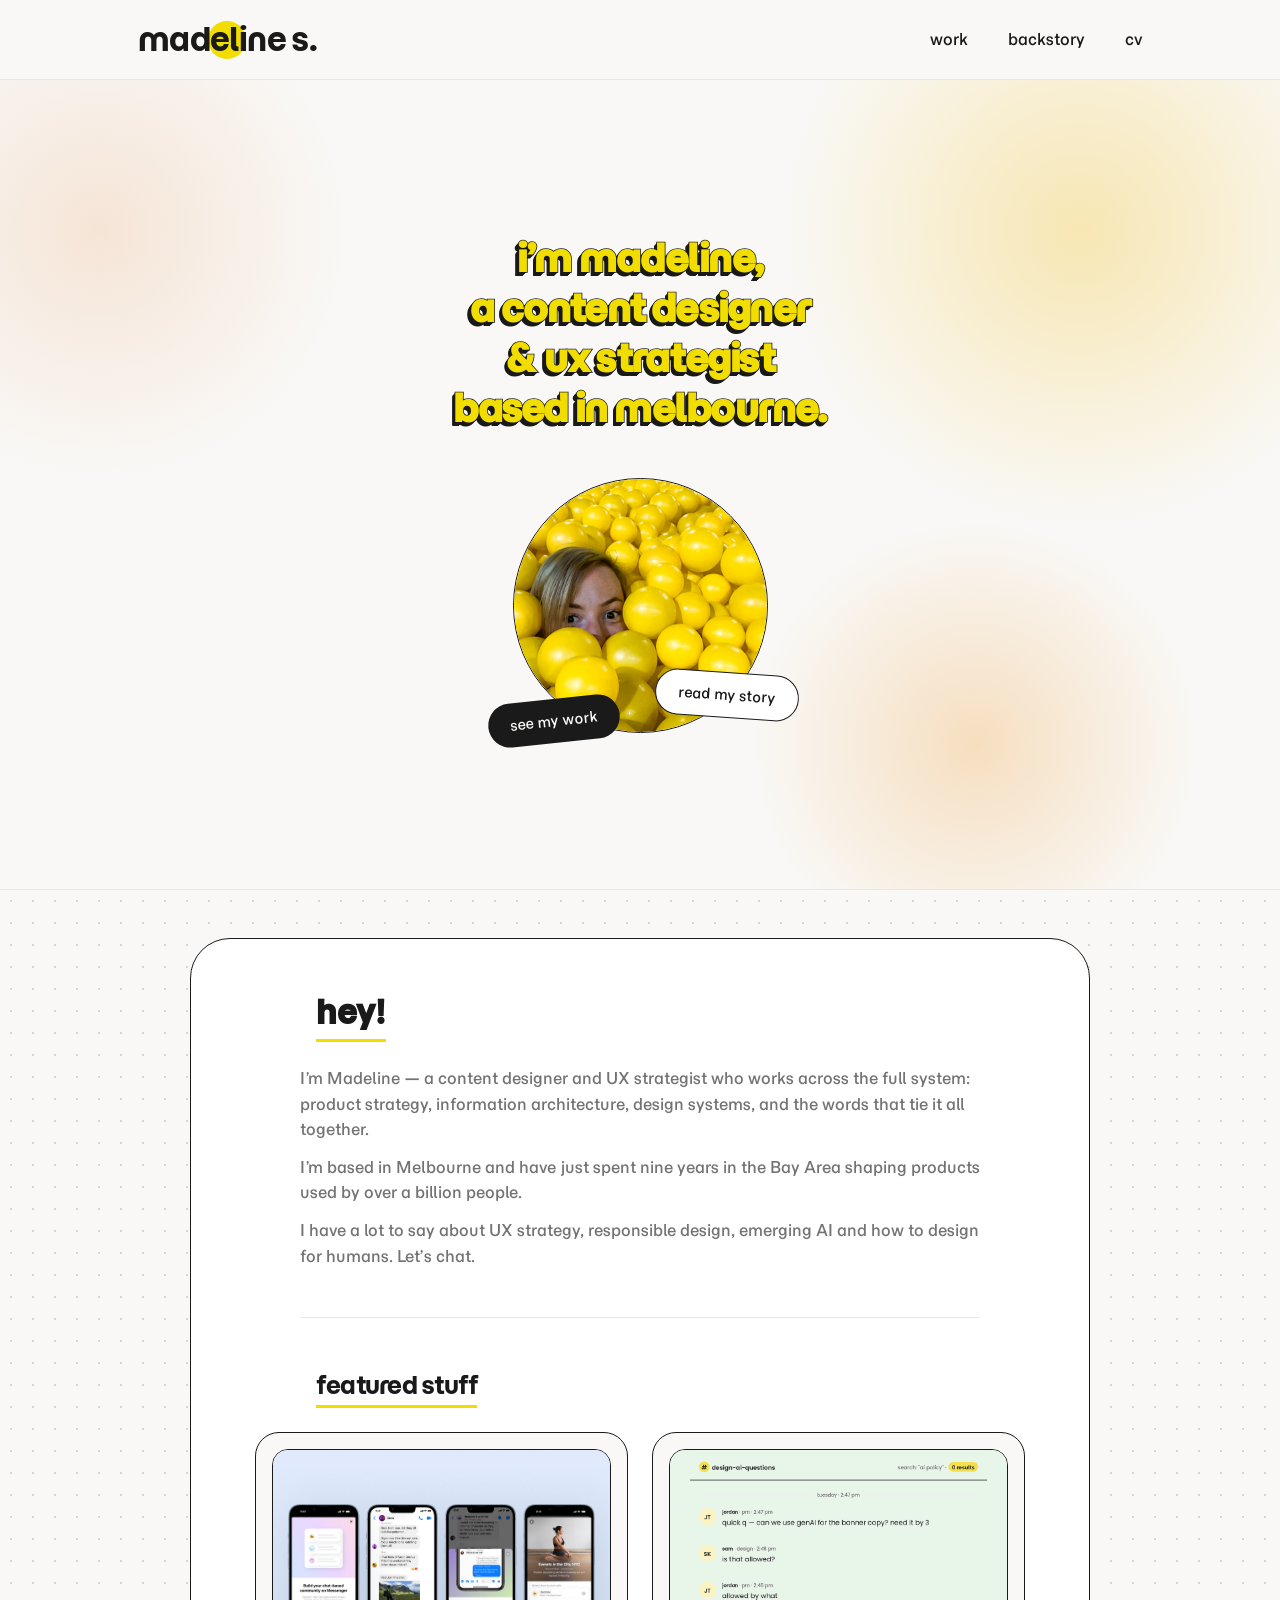
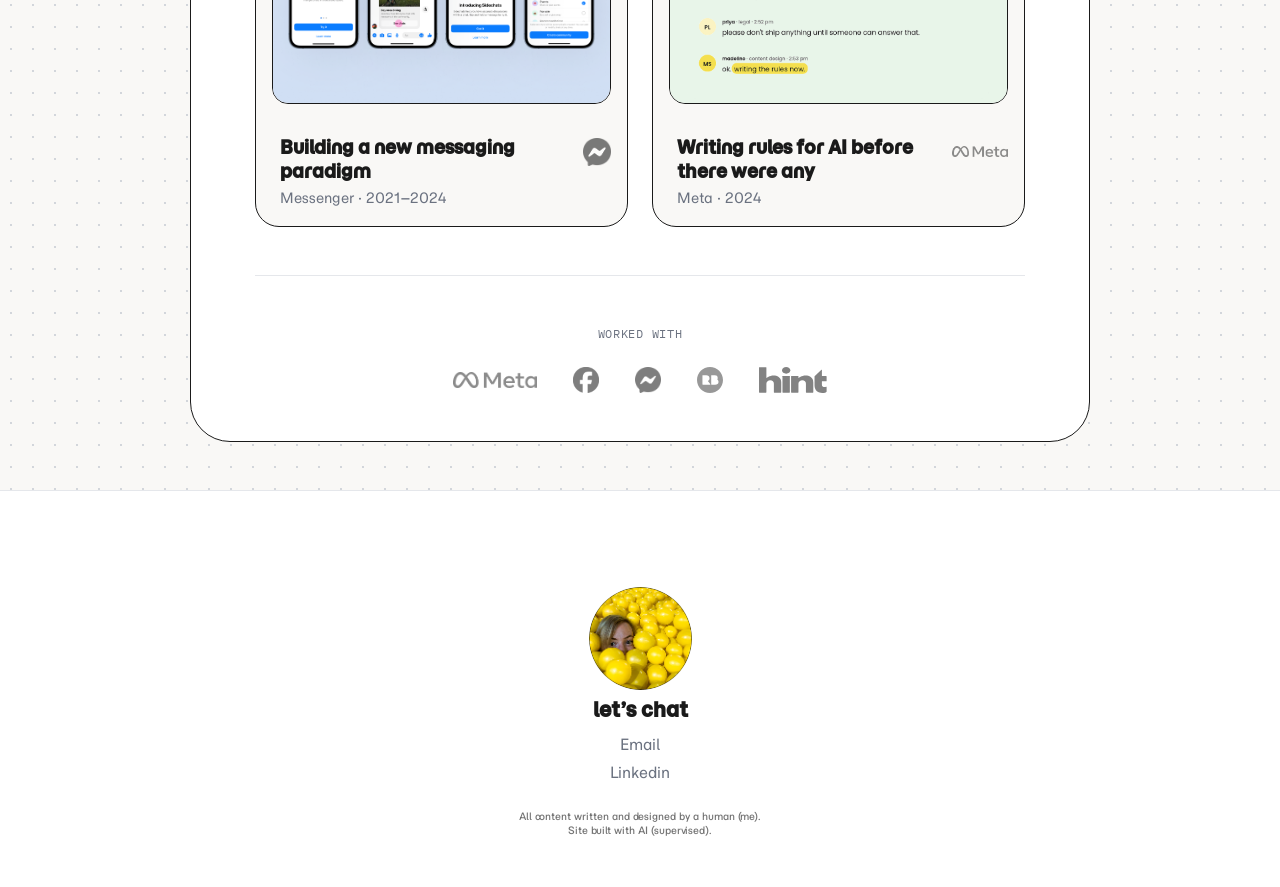
==== commit 9320df21: "Link logo and Portfolio nav to site root instead of index.html Keeps the URL clean (domain.com/) whe" ====
--- a/index.html
+++ b/index.html
@@ -13,7 +13,7 @@
 
   <header>
     <nav>
-      <a href="index.html" class="logo is-active">madeline s.</a>
+      <a href="/" class="logo is-active">madeline s.</a>
       <ul>
         <li><a href="work.html">work</a></li>
         <li><a href="my-story.html">backstory</a></li>
--- a/style.css
+++ b/style.css
@@ -47,7 +47,7 @@
   position: sticky;
   top: 0;
   z-index: 100;
-  height: var(--space-xl);
+  height: calc(var(--space-xl) - 16px);
   background-color: var(--color-bg);
   border-bottom: 1px solid var(--color-border);
   transition: box-shadow 0.25s ease, border-color 0.25s ease;
@@ -137,8 +137,12 @@
 }
 
 @media (max-width: 600px) {
+  header {
+    height: calc(var(--space-xl) - 48px);
+  }
+
   nav {
-    padding-inline: var(--space-sm);
+    padding-inline: calc(var(--space-sm) + 10px);
   }
 
   a.logo {
@@ -195,6 +199,7 @@
 @media (max-width: 700px) {
   #intro {
     min-height: auto;
+    padding-bottom: 48px;
   }
 }
 
@@ -214,7 +219,8 @@
 
 @media (max-width: 700px) {
   .hero-content {
-    padding-block: var(--space-lg);
+    padding-top: var(--space-lg);
+    padding-bottom: calc(var(--space-lg) / 2);
   }
 }
 
@@ -763,11 +769,14 @@
 
 @media (max-width: 700px) {
   .cs-hero-wrapper {
-    padding-block: var(--space-md);
+    padding-top: var(--space-md);
+    padding-bottom: calc(var(--space-md) / 2);
   }
 
   .cs-hero {
-    padding: var(--space-lg) var(--space-md);
+    padding-top: var(--space-lg);
+    padding-bottom: calc(var(--space-lg) / 2);
+    padding-inline: var(--space-md);
   }
 
   .cs-hero-row {
@@ -837,6 +846,29 @@
   line-height: 1.5;
 }
 
+ul.cs-tldr {
+  list-style: none;
+  display: flex;
+  flex-direction: column;
+  gap: 0.5rem;
+}
+
+ul.cs-tldr li {
+  position: relative;
+  padding-left: 1.1rem;
+}
+
+ul.cs-tldr li::before {
+  content: "";
+  position: absolute;
+  left: 0;
+  top: 0.55em;
+  width: 6px;
+  height: 6px;
+  border-radius: 50%;
+  background: var(--cs-pill);
+}
+
 .cs-tldr a {
   color: var(--color-text);
   text-decoration: underline;
@@ -875,6 +907,7 @@
 @media (max-width: 700px) {
   .cs-body-wrapper {
     padding-inline: var(--space-sm);
+    padding-top: calc(var(--space-lg) / 2);
   }
 }
 
@@ -906,7 +939,7 @@
 .cs-section {
   max-width: var(--cs-col);
   margin-inline: auto;
-  margin-bottom: var(--space-xl);
+  margin-bottom: var(--space-lg);
 }
 
 .cs-body > .cs-section:first-child {
@@ -1030,7 +1063,11 @@
   margin-top: var(--space-md);
   display: flex;
   flex-direction: column;
-  gap: var(--space-lg);
+  gap: 8px;
+}
+
+.cs-heading-tight {
+  margin-bottom: 4px;
 }
 
 .cs-subsection h3 {
@@ -1054,12 +1091,13 @@
   border: 1px solid var(--color-text);
   border-radius: 48px;
   padding: var(--space-lg);
-  margin-bottom: var(--space-xl);
+  margin-bottom: var(--space-lg);
 }
 
 .cs-sample--1 {
   border-radius: 56px;
   padding: 4rem var(--space-lg);
+  margin-bottom: var(--space-md);
 }
 
 .cs-sample--2 {
@@ -1242,11 +1280,11 @@
 .cs-final-image {
   max-width: var(--cs-wide);
   margin-inline: auto;
-  margin-bottom: var(--space-xl);
+  margin-bottom: 0;
   background: var(--cs-fill);
   border: 1px solid var(--color-text);
   border-radius: 24px;
-  padding: var(--space-lg);
+  padding: var(--space-md);
   display: flex;
   justify-content: center;
 }
@@ -1494,12 +1532,27 @@
     grid-template-columns: 1fr;
   }
 
+  .cs-sample {
+    padding-inline: var(--space-md);
+  }
+
+  .cs-sample--1 {
+    padding-inline: var(--space-md);
+  }
+
   .cs-sample--2 {
     min-height: 0;
+    padding-top: 4rem;
+    padding-inline: var(--space-md);
   }
 
   .cs-sample--side {
     flex-direction: column;
+  }
+
+  .cs-sample p {
+    font-size: 1rem;
+    line-height: 1.6;
   }
 
   .sample-images--phones {
@@ -1508,7 +1561,8 @@
   }
 
   .sample-images--phones img {
-    max-width: 260px;
+    width: 100%;
+    max-width: 100%;
   }
 
   .cs-nav-next {
@@ -1568,9 +1622,9 @@
 }
 
 .cv-print-btn {
-  position: absolute;
-  top: 1.5rem;
-  right: 1.5rem;
+  display: block;
+  width: fit-content;
+  margin: 0 0 1.25rem auto;
   font-family: var(--font-body);
   font-weight: 500;
   font-size: 0.75rem;
@@ -1602,6 +1656,10 @@
   font-size: 1.9rem;
   font-weight: 400;
   letter-spacing: -0.02em;
+  text-decoration: underline;
+  text-decoration-color: var(--cs-pill);
+  text-decoration-thickness: 2px;
+  text-underline-offset: 4px;
 }
 
 .cv-title {
@@ -1736,9 +1794,30 @@
   font-size: 0.75rem;
   color: var(--color-text);
   background: var(--cs-fill-yellow);
+  -webkit-print-color-adjust: exact;
+  print-color-adjust: exact;
   border: 1px solid var(--color-text);
   border-radius: 999px;
   padding: 0.25rem 0.75rem;
+}
+
+@media (max-width: 700px) {
+  .cv-wrapper {
+    padding: var(--space-lg) var(--space-sm);
+  }
+
+  .cv-sheet {
+    padding: 2rem 1.5rem 2.5rem;
+  }
+
+  .cv-header {
+    flex-direction: column;
+    align-items: flex-start;
+  }
+
+  .cv-contact {
+    text-align: left;
+  }
 }
 
 @media (max-width: 600px) {
@@ -1779,7 +1858,7 @@
   }
 
   .cv-header {
-    margin-bottom: 1rem;
+    margin-bottom: 0.85rem;
   }
 
   .cv-name {
@@ -1792,15 +1871,27 @@
   }
 
   .cv-section {
-    margin-bottom: 0.85rem;
+    margin-bottom: 0.6rem;
+  }
+
+  .cv-section:has(.cv-skills) {
+    margin-bottom: calc(0.6rem + 5px);
+  }
+
+  .cv-section h2 {
+    margin-bottom: 0.5rem;
   }
 
   .cv-company {
-    margin-bottom: 0.7rem;
+    margin-bottom: 0.5rem;
+  }
+
+  .cv-company-header {
+    margin-bottom: 0.4rem;
   }
 
   .cv-role {
-    margin-bottom: 0.45rem;
+    margin-bottom: 0.35rem;
   }
 
   .cv-role-title {
@@ -1817,9 +1908,13 @@
     line-height: 1.4;
   }
 
+  .cv-skills {
+    gap: 0.35rem;
+  }
+
   .cv-skill-pill {
-    font-size: 0.7rem;
-    padding: 0.2rem 0.6rem;
+    font-size: 0.6rem;
+    padding: 0.15rem 0.45rem;
   }
 
   @page {
@@ -2155,6 +2250,12 @@
 }
 
 @media (max-width: 700px) {
+  .remix-hero {
+    padding-top: calc(var(--space-xl) / 2);
+    padding-bottom: calc(var(--space-xl) / 2);
+    gap: calc(3rem + 16px);
+  }
+
   .remix-photo-wrap {
     width: 260px;
     height: 260px;
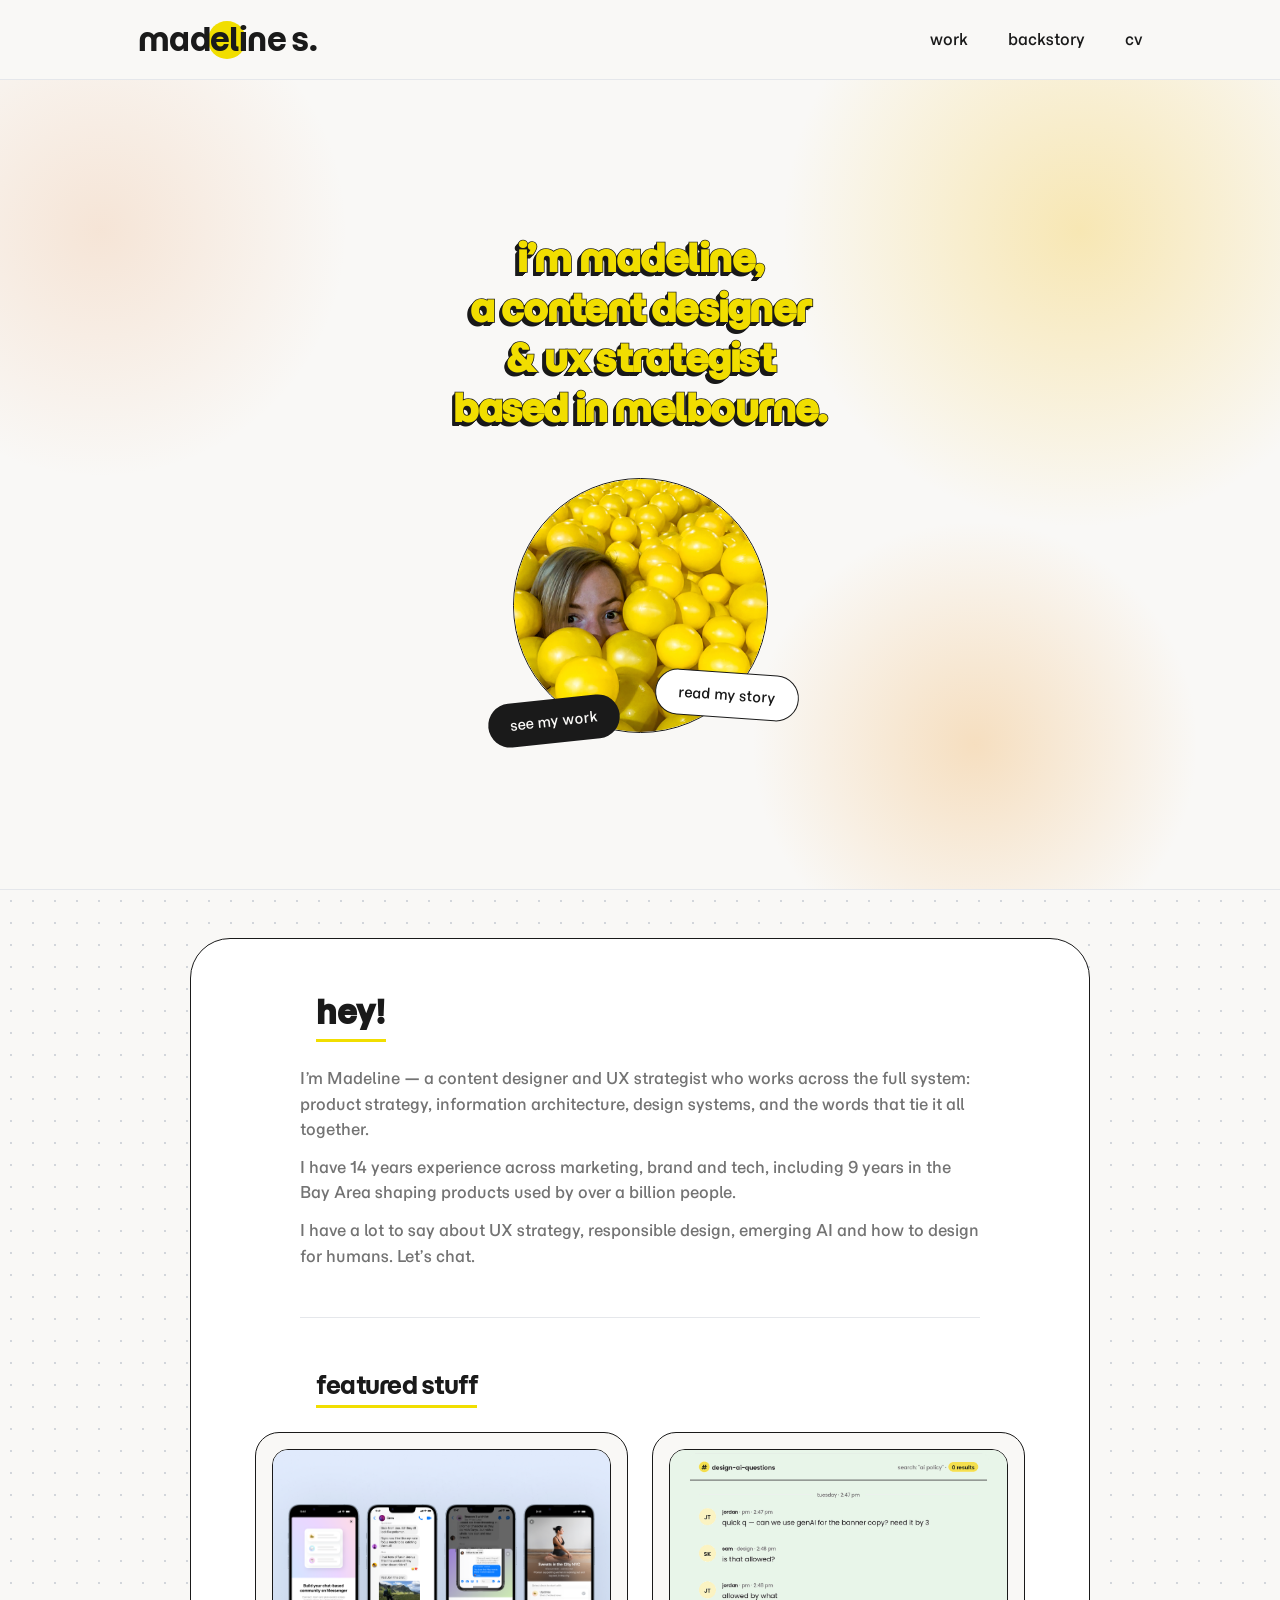
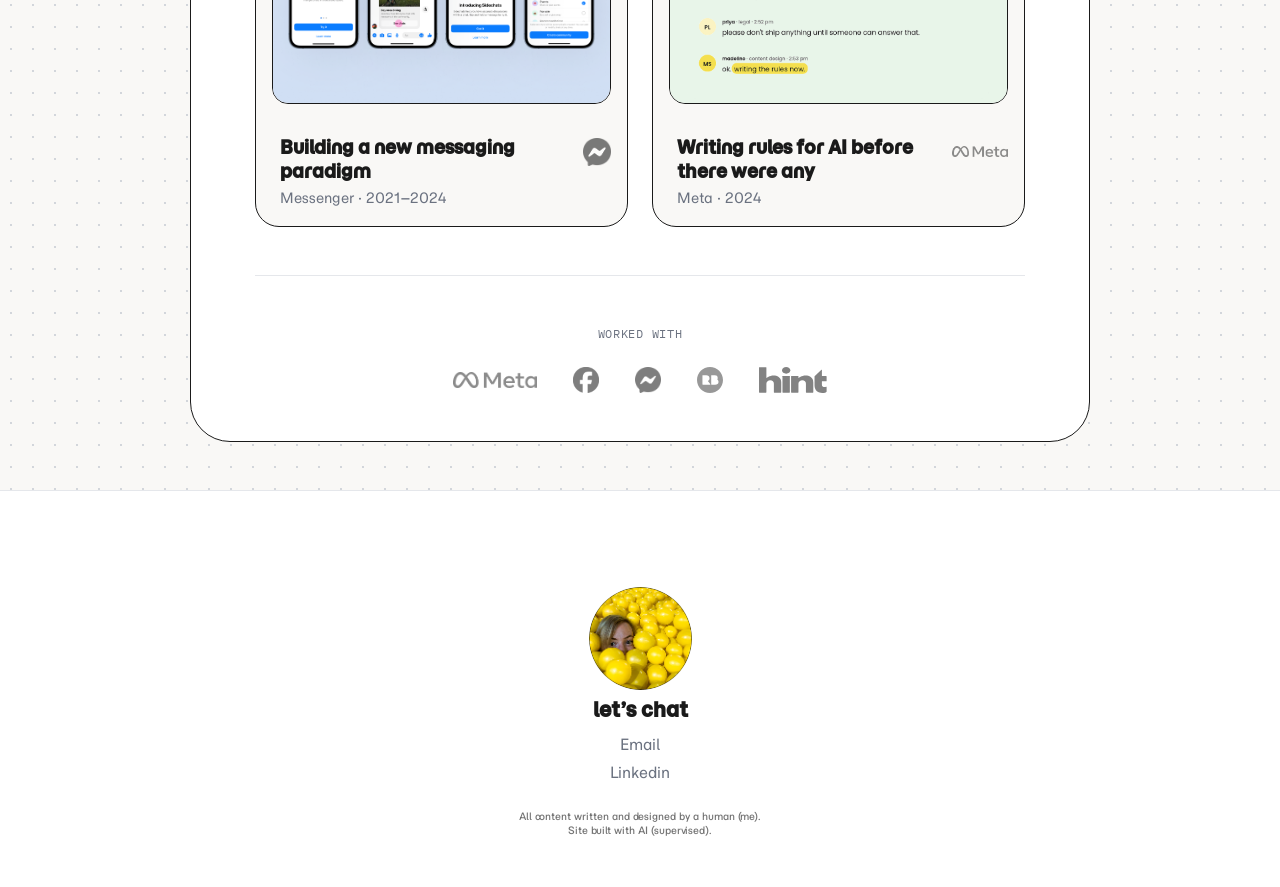
==== commit 5687ec39: "Update homepage bio to lead with years of experience across marketing, brand and tech Co-Authored-By" ====
--- a/index.html
+++ b/index.html
@@ -4,6 +4,15 @@
   <meta charset="UTF-8">
   <meta name="viewport" content="width=device-width, initial-scale=1.0">
   <title>Madeline Snow — UX Designer & Content Strategist</title>
+  <meta property="og:title" content="Madeline Snow - Content Designer &amp; UX Strategist">
+  <meta property="og:description" content="Content design and UX strategy portfolio — case studies, backstory, and CV.">
+  <meta property="og:image" content="https://madelinesnow.lol/images/picme1.png">
+  <meta property="og:type" content="website">
+  <meta property="og:url" content="https://madelinesnow.lol/">
+  <meta name="twitter:card" content="summary">
+  <meta name="twitter:title" content="Madeline Snow - Content Designer &amp; UX Strategist">
+  <meta name="twitter:description" content="Content design and UX strategy portfolio — case studies, backstory, and CV.">
+  <meta name="twitter:image" content="https://madelinesnow.lol/images/picme1.png">
   <link rel="preconnect" href="https://fonts.googleapis.com">
   <link rel="preconnect" href="https://fonts.gstatic.com" crossorigin>
   <link href="https://fonts.googleapis.com/css2?family=Momo+Trust+Display&family=Momo+Trust+Sans:wght@200..800&family=Special+Gothic+Condensed+One&family=Special+Gothic+Expanded+One&family=Special+Gothic:wght@400..700&family=IBM+Plex+Mono:wght@400;500&display=swap" rel="stylesheet">
@@ -46,7 +55,7 @@
       <div class="site-footer-bio">
         <h2>hey!</h2>
         <p>I’m Madeline — a content designer and UX strategist who works across the full system: product strategy, information architecture, design systems, and the words that tie it all together.</p>
-        <p>I’m based in Melbourne and have just spent nine years in the Bay Area shaping products used by over a billion people.</p>
+        <p>I have 14 years experience across marketing, brand and tech, including 9 years in the Bay Area shaping products used by over a billion people.</p>
         <p>I have a lot to say about UX strategy, responsible design, emerging AI and how to design for humans. Let’s chat.</p>
       </div>
 
@@ -110,5 +119,8 @@
 
   <script src="scroll-reveal.js"></script>
 
+  <!-- Cloudflare Web Analytics -->
+  <script type='module' src='https://static.cloudflareinsights.com/beacon.min.js' data-cf-beacon='{"token": "91945d05067e477dbabb19c5dc5f037b"}'></script>
+  <!-- End Cloudflare Web Analytics -->
 </body>
 </html>
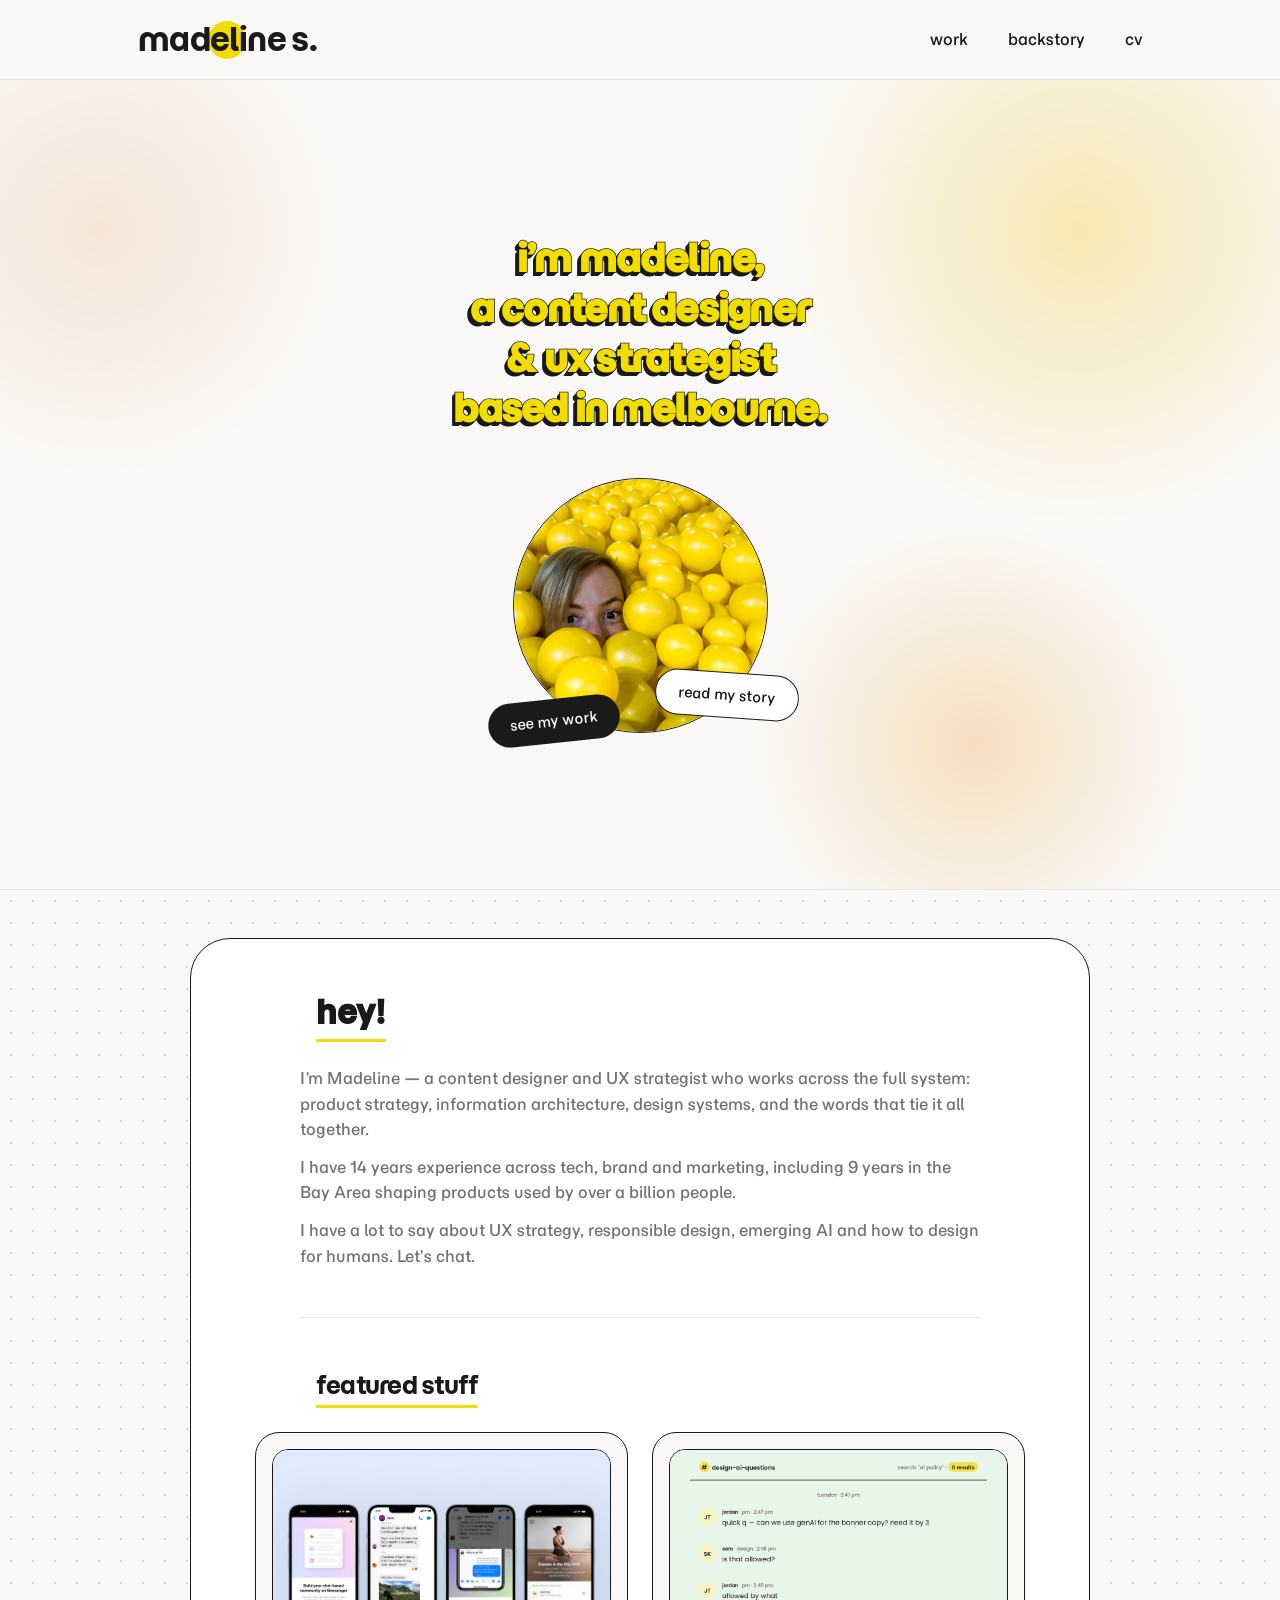
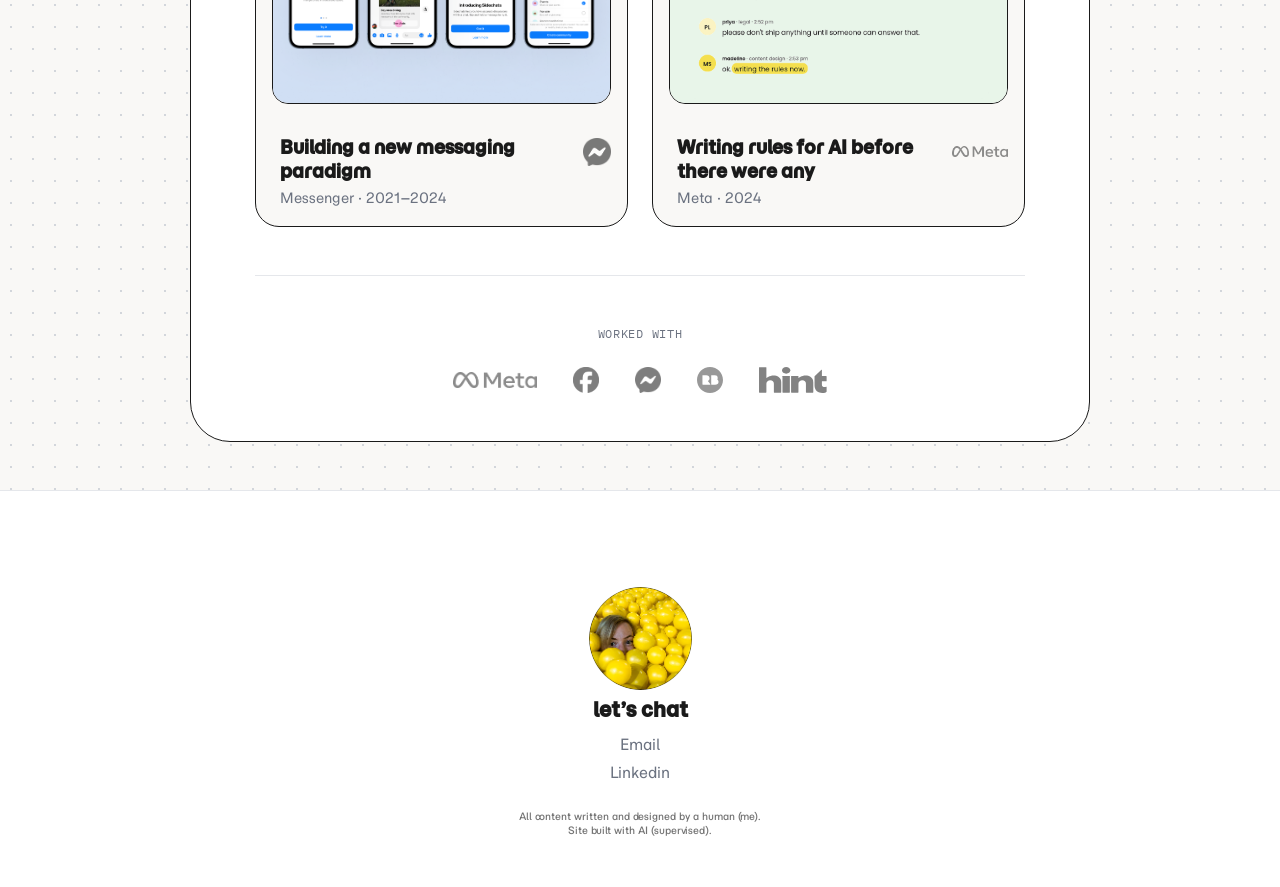
==== commit 3ae98846: "Reorder homepage bio experience list to tech, brand and marketing Co-Authored-By: Claude Sonnet 5 <n" ====
--- a/index.html
+++ b/index.html
@@ -55,7 +55,7 @@
       <div class="site-footer-bio">
         <h2>hey!</h2>
         <p>I’m Madeline — a content designer and UX strategist who works across the full system: product strategy, information architecture, design systems, and the words that tie it all together.</p>
-        <p>I have 14 years experience across marketing, brand and tech, including 9 years in the Bay Area shaping products used by over a billion people.</p>
+        <p>I have 14 years experience across tech, brand and marketing, including 9 years in the Bay Area shaping products used by over a billion people.</p>
         <p>I have a lot to say about UX strategy, responsible design, emerging AI and how to design for humans. Let’s chat.</p>
       </div>
 
